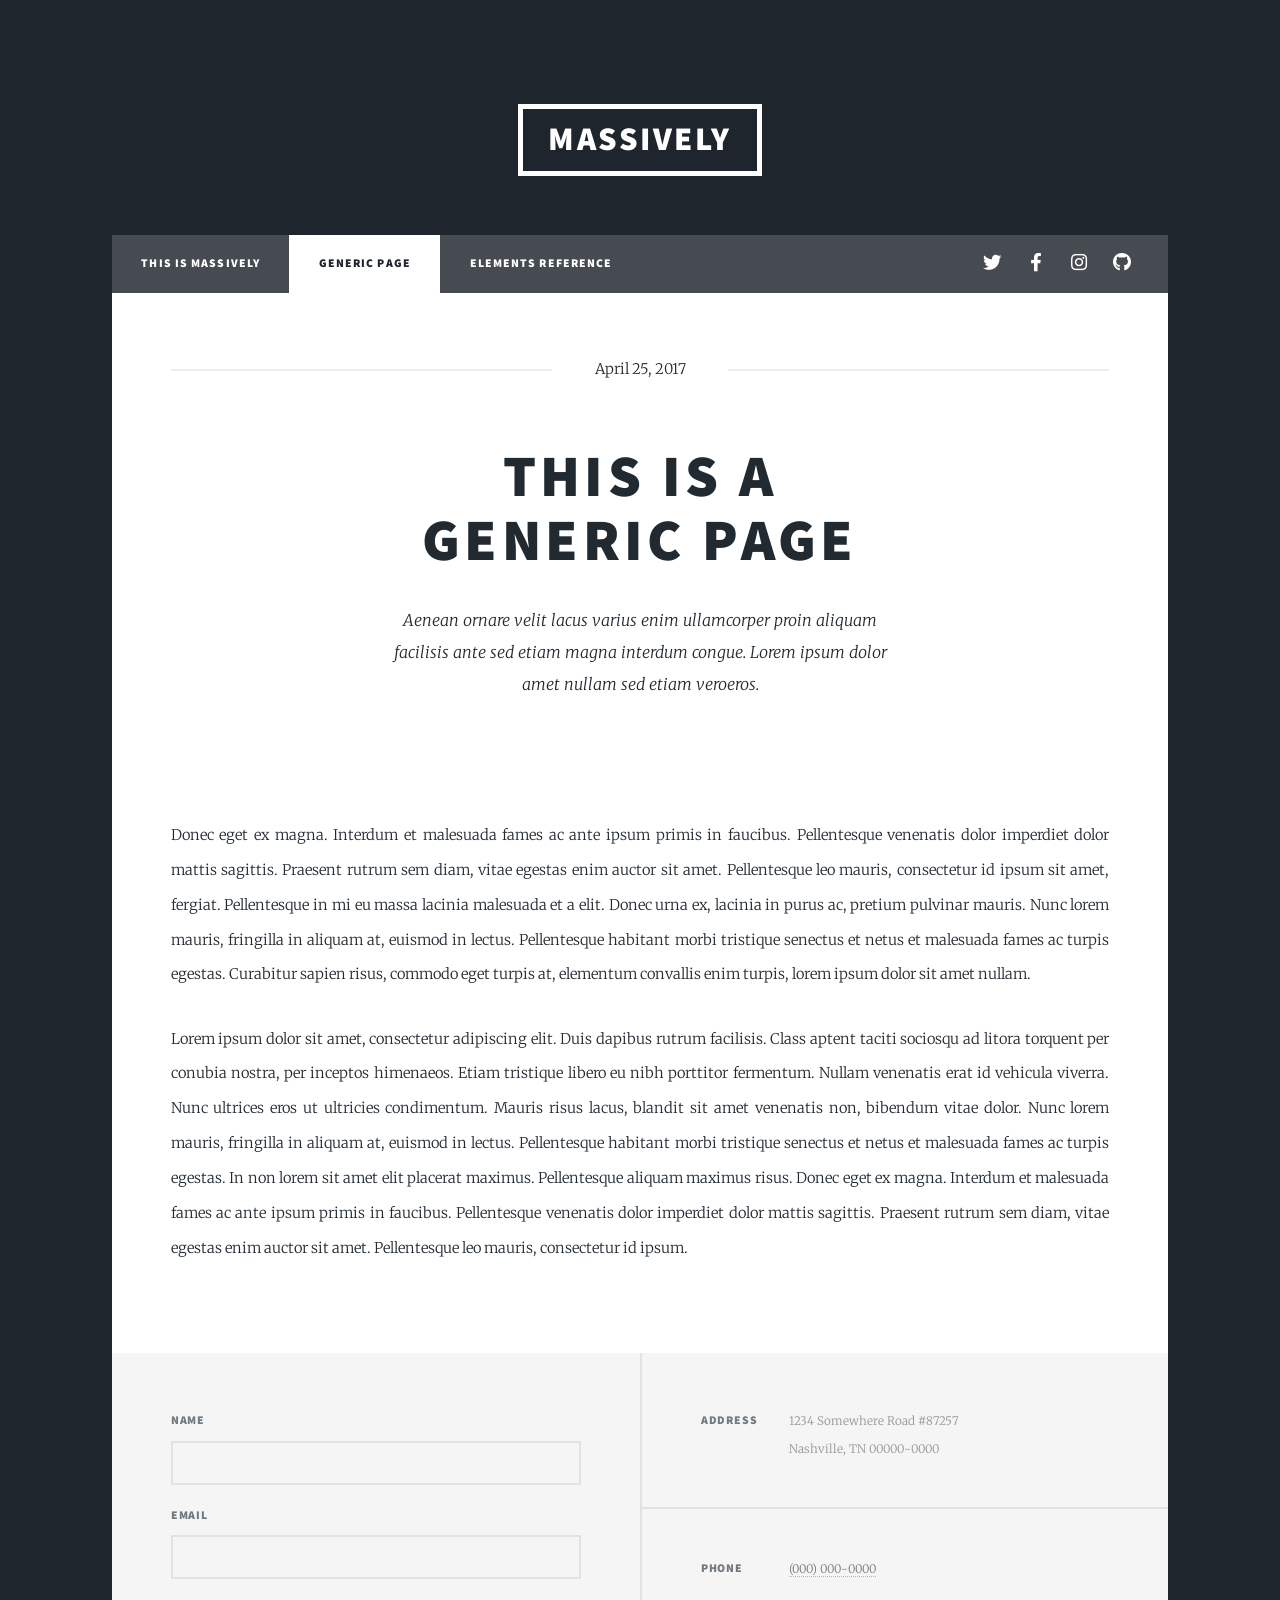
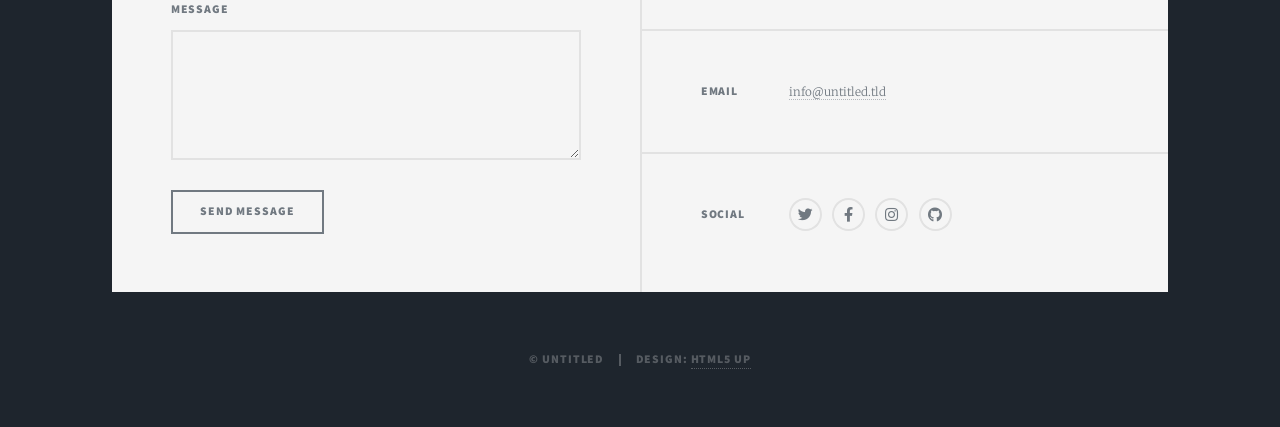
==== generic.html @ 5d2c668e "initial commit" ====
<!DOCTYPE HTML>
<!--
	Massively by HTML5 UP
	html5up.net | @ajlkn
	Free for personal and commercial use under the CCA 3.0 license (html5up.net/license)
-->
<html>
	<head>
		<title>Generic Page - Massively by HTML5 UP</title>
		<meta charset="utf-8" />
		<meta name="viewport" content="width=device-width, initial-scale=1, user-scalable=no" />
		<link rel="stylesheet" href="assets/css/main.css" />
		<noscript><link rel="stylesheet" href="assets/css/noscript.css" /></noscript>
	</head>
	<body class="is-preload">

		<!-- Wrapper -->
			<div id="wrapper">

				<!-- Header -->
					<header id="header">
						<a href="index.html" class="logo">Massively</a>
					</header>

				<!-- Nav -->
					<nav id="nav">
						<ul class="links">
							<li><a href="index.html">This is Massively</a></li>
							<li class="active"><a href="generic.html">Generic Page</a></li>
							<li><a href="elements.html">Elements Reference</a></li>
						</ul>
						<ul class="icons">
							<li><a href="#" class="icon brands fa-twitter"><span class="label">Twitter</span></a></li>
							<li><a href="#" class="icon brands fa-facebook-f"><span class="label">Facebook</span></a></li>
							<li><a href="#" class="icon brands fa-instagram"><span class="label">Instagram</span></a></li>
							<li><a href="#" class="icon brands fa-github"><span class="label">GitHub</span></a></li>
						</ul>
					</nav>

				<!-- Main -->
					<div id="main">

						<!-- Post -->
							<section class="post">
								<header class="major">
									<span class="date">April 25, 2017</span>
									<h1>This is a<br />
									Generic Page</h1>
									<p>Aenean ornare velit lacus varius enim ullamcorper proin aliquam<br />
									facilisis ante sed etiam magna interdum congue. Lorem ipsum dolor<br />
									amet nullam sed etiam veroeros.</p>
								</header>
								<div class="image main"><img src="images/pic01.jpg" alt="" /></div>
								<p>Donec eget ex magna. Interdum et malesuada fames ac ante ipsum primis in faucibus. Pellentesque venenatis dolor imperdiet dolor mattis sagittis. Praesent rutrum sem diam, vitae egestas enim auctor sit amet. Pellentesque leo mauris, consectetur id ipsum sit amet, fergiat. Pellentesque in mi eu massa lacinia malesuada et a elit. Donec urna ex, lacinia in purus ac, pretium pulvinar mauris. Nunc lorem mauris, fringilla in aliquam at, euismod in lectus. Pellentesque habitant morbi tristique senectus et netus et malesuada fames ac turpis egestas. Curabitur sapien risus, commodo eget turpis at, elementum convallis enim turpis, lorem ipsum dolor sit amet nullam.</p>
								<p>Lorem ipsum dolor sit amet, consectetur adipiscing elit. Duis dapibus rutrum facilisis. Class aptent taciti sociosqu ad litora torquent per conubia nostra, per inceptos himenaeos. Etiam tristique libero eu nibh porttitor fermentum. Nullam venenatis erat id vehicula viverra. Nunc ultrices eros ut ultricies condimentum. Mauris risus lacus, blandit sit amet venenatis non, bibendum vitae dolor. Nunc lorem mauris, fringilla in aliquam at, euismod in lectus. Pellentesque habitant morbi tristique senectus et netus et malesuada fames ac turpis egestas. In non lorem sit amet elit placerat maximus. Pellentesque aliquam maximus risus. Donec eget ex magna. Interdum et malesuada fames ac ante ipsum primis in faucibus. Pellentesque venenatis dolor imperdiet dolor mattis sagittis. Praesent rutrum sem diam, vitae egestas enim auctor sit amet. Pellentesque leo mauris, consectetur id ipsum.</p>
							</section>

					</div>

				<!-- Footer -->
					<footer id="footer">
						<section>
							<form method="post" action="#">
								<div class="fields">
									<div class="field">
										<label for="name">Name</label>
										<input type="text" name="name" id="name" />
									</div>
									<div class="field">
										<label for="email">Email</label>
										<input type="text" name="email" id="email" />
									</div>
									<div class="field">
										<label for="message">Message</label>
										<textarea name="message" id="message" rows="3"></textarea>
									</div>
								</div>
								<ul class="actions">
									<li><input type="submit" value="Send Message" /></li>
								</ul>
							</form>
						</section>
						<section class="split contact">
							<section class="alt">
								<h3>Address</h3>
								<p>1234 Somewhere Road #87257<br />
								Nashville, TN 00000-0000</p>
							</section>
							<section>
								<h3>Phone</h3>
								<p><a href="#">(000) 000-0000</a></p>
							</section>
							<section>
								<h3>Email</h3>
								<p><a href="#">info@untitled.tld</a></p>
							</section>
							<section>
								<h3>Social</h3>
								<ul class="icons alt">
									<li><a href="#" class="icon brands alt fa-twitter"><span class="label">Twitter</span></a></li>
									<li><a href="#" class="icon brands alt fa-facebook-f"><span class="label">Facebook</span></a></li>
									<li><a href="#" class="icon brands alt fa-instagram"><span class="label">Instagram</span></a></li>
									<li><a href="#" class="icon brands alt fa-github"><span class="label">GitHub</span></a></li>
								</ul>
							</section>
						</section>
					</footer>

				<!-- Copyright -->
					<div id="copyright">
						<ul><li>&copy; Untitled</li><li>Design: <a href="https://html5up.net">HTML5 UP</a></li></ul>
					</div>

			</div>

		<!-- Scripts -->
			<script src="assets/js/jquery.min.js"></script>
			<script src="assets/js/jquery.scrollex.min.js"></script>
			<script src="assets/js/jquery.scrolly.min.js"></script>
			<script src="assets/js/browser.min.js"></script>
			<script src="assets/js/breakpoints.min.js"></script>
			<script src="assets/js/util.js"></script>
			<script src="assets/js/main.js"></script>

	</body>
</html>
---- assets/css/main.css ----
@import url(fontawesome-all.min.css);
@import url("https://fonts.googleapis.com/css?family=Merriweather:300,700,300italic,700italic|Source+Sans+Pro:900");

/*
	Massively by HTML5 UP
	html5up.net | @ajlkn
	Free for personal and commercial use under the CCA 3.0 license (html5up.net/license)
*/

html, body, div, span, applet, object,
iframe, h1, h2, h3, h4, h5, h6, p, blockquote,
pre, a, abbr, acronym, address, big, cite,
code, del, dfn, em, img, ins, kbd, q, s, samp,
small, strike, strong, sub, sup, tt, var, b,
u, i, center, dl, dt, dd, ol, ul, li, fieldset,
form, label, legend, table, caption, tbody,
tfoot, thead, tr, th, td, article, aside,
canvas, details, embed, figure, figcaption,
footer, header, hgroup, menu, nav, output, ruby,
section, summary, time, mark, audio, video {
	margin: 0;
	padding: 0;
	border: 0;
	font-size: 100%;
	font: inherit;
	vertical-align: baseline;}

article, aside, details, figcaption, figure,
footer, header, hgroup, menu, nav, section {
	display: block;}

body {
	line-height: 1;
}

ol, ul {
	list-style: none;
}

blockquote, q {
	quotes: none;
}

	blockquote:before, blockquote:after, q:before, q:after {
		content: '';
		content: none;
	}

table {
	border-collapse: collapse;
	border-spacing: 0;
}

body {
	-webkit-text-size-adjust: none;
}

mark {
	background-color: transparent;
	color: inherit;
}

input::-moz-focus-inner {
	border: 0;
	padding: 0;
}

input, select, textarea {
	-moz-appearance: none;
	-webkit-appearance: none;
	-ms-appearance: none;
	appearance: none;
}

/* Basic */

	@-ms-viewport {
		width: device-width;
	}

	body {
		-ms-overflow-style: scrollbar;
	}

	@media screen and (max-width: 480px) {

		html, body {
			min-width: 320px;
		}

	}

	html {
		box-sizing: border-box;
	}

	*, *:before, *:after {
		box-sizing: inherit;
	}

	body {
		background-color: #1e252d;
	}

		body.is-preload *, body.is-preload *:before, body.is-preload *:after {
			-moz-animation: none !important;
			-webkit-animation: none !important;
			-ms-animation: none !important;
			animation: none !important;
			-moz-transition: none !important;
			-webkit-transition: none !important;
			-ms-transition: none !important;
			transition: none !important;
		}

/* Type */

	html {
		font-size: 16pt;
	}

		@media screen and (max-width: 1680px) {

			html {
				font-size: 12pt;
			}

		}

		@media screen and (max-width: 1280px) {

			html {
				font-size: 11pt;
			}

		}

		@media screen and (max-width: 360px) {

			html {
				font-size: 10pt;
			}

		}

	body {
		color: #212931;
	}

	body, input, select, textarea {
		font-family: "Merriweather", Georgia, serif;
		font-weight: 300;
		font-size: 1rem;
		line-height: 2.375;
	}

	a {
		-moz-transition: color 0.2s ease-in-out, background-color 0.2s ease-in-out, border-color 0.2s ease-in-out, box-shadow 0.2s ease-in-out;
		-webkit-transition: color 0.2s ease-in-out, background-color 0.2s ease-in-out, border-color 0.2s ease-in-out, box-shadow 0.2s ease-in-out;
		-ms-transition: color 0.2s ease-in-out, background-color 0.2s ease-in-out, border-color 0.2s ease-in-out, box-shadow 0.2s ease-in-out;
		transition: color 0.2s ease-in-out, background-color 0.2s ease-in-out, border-color 0.2s ease-in-out, box-shadow 0.2s ease-in-out;
		border-bottom: dotted 1px;
		text-decoration: none;
	}

		a:hover {
			border-bottom-color: transparent;
		}

	strong, b {
		font-weight: 600;
	}

	em, i {
		font-style: italic;
	}

	p {
		text-align: justify;
		margin: 0 0 2rem 0;
	}

	h1, h2, h3, h4, h5, h6 {
		font-family: "Source Sans Pro", Helvetica, sans-serif;
		font-weight: 900;
		line-height: 1.5;
		letter-spacing: 0.075em;
		text-transform: uppercase;
		margin: 0 0 1rem 0;
	}

		h1 a, h2 a, h3 a, h4 a, h5 a, h6 a {
			border-bottom: 0;
			color: inherit;
			text-decoration: none;
		}

	h1 {
		font-size: 4rem;
		line-height: 1.1;
		margin: 0 0 2rem 0;
	}

	h2 {
		font-size: 1.75rem;
		line-height: 1.3;
		margin: 0 0 1.5rem 0;
	}

	h3 {
		font-size: 1.25rem;
		margin: 0 0 1.5rem 0;
	}

	h4 {
		font-size: 1rem;
	}

	h5 {
		font-size: 0.9rem;
	}

	h6 {
		font-size: 0.8rem;
	}

	sub {
		font-size: 0.8rem;
		position: relative;
		top: 0.5rem;
	}

	sup {
		font-size: 0.8rem;
		position: relative;
		top: -0.5rem;
	}

	blockquote {
		border-left: solid 4px;
		font-style: italic;
		margin: 0 0 2rem 0;
		padding: 0.5rem 0 0.5rem 2rem;
	}

	code {
		border: solid 2px;
		font-family: "Courier New", monospace;
		font-size: 0.9rem;
		margin: 0 0.25rem;
		padding: 0.25rem 0.65rem;
	}

	pre {
		-webkit-overflow-scrolling: touch;
		font-family: "Courier New", monospace;
		font-size: 0.9rem;
		margin: 0 0 2rem 0;
	}

		pre code {
			display: block;
			line-height: 1.75;
			padding: 1rem 1.5rem;
			overflow-x: auto;
		}

	hr {
		border: 0;
		border-bottom: solid 2px;
		margin: 3rem 0;
	}

		hr.major {
			margin: 5rem 0;
		}

	.align-left {
		text-align: left;
	}

	.align-center {
		text-align: center;
	}

	.align-right {
		text-align: right;
	}

	input, select, textarea {
		color: #212931;
	}

	a {
		color: #212931;
		border-bottom-color: rgba(33, 41, 49, 0.5);
	}

		a:hover {
			border-bottom-color: transparent;
			color: #18bfef !important;
		}

	strong, b {
		color: #212931;
	}

	h1, h2, h3, h4, h5, h6 {
		color: #212931;
	}

	blockquote {
		border-left-color: #eeeeee;
	}

	code {
		background: rgba(220, 220, 220, 0.25);
		border-color: #eeeeee;
	}

	hr {
		border-bottom-color: #eeeeee;
	}

/* Row */

	.row {
		display: flex;
		flex-wrap: wrap;
		box-sizing: border-box;
		align-items: stretch;
	}

		.row > * {
			box-sizing: border-box;
		}

		.row.gtr-uniform > * > :last-child {
			margin-bottom: 0;
		}

		.row.aln-left {
			justify-content: flex-start;
		}

		.row.aln-center {
			justify-content: center;
		}

		.row.aln-right {
			justify-content: flex-end;
		}

		.row.aln-top {
			align-items: flex-start;
		}

		.row.aln-middle {
			align-items: center;
		}

		.row.aln-bottom {
			align-items: flex-end;
		}

		.row > .imp {
			order: -1;
		}

		.row > .col-1 {
			width: 8.33333%;
		}

		.row > .off-1 {
			margin-left: 8.33333%;
		}

		.row > .col-2 {
			width: 16.66667%;
		}

		.row > .off-2 {
			margin-left: 16.66667%;
		}

		.row > .col-3 {
			width: 25%;
		}

		.row > .off-3 {
			margin-left: 25%;
		}

		.row > .col-4 {
			width: 33.33333%;
		}

		.row > .off-4 {
			margin-left: 33.33333%;
		}

		.row > .col-5 {
			width: 41.66667%;
		}

		.row > .off-5 {
			margin-left: 41.66667%;
		}

		.row > .col-6 {
			width: 50%;
		}

		.row > .off-6 {
			margin-left: 50%;
		}

		.row > .col-7 {
			width: 58.33333%;
		}

		.row > .off-7 {
			margin-left: 58.33333%;
		}

		.row > .col-8 {
			width: 66.66667%;
		}

		.row > .off-8 {
			margin-left: 66.66667%;
		}

		.row > .col-9 {
			width: 75%;
		}

		.row > .off-9 {
			margin-left: 75%;
		}

		.row > .col-10 {
			width: 83.33333%;
		}

		.row > .off-10 {
			margin-left: 83.33333%;
		}

		.row > .col-11 {
			width: 91.66667%;
		}

		.row > .off-11 {
			margin-left: 91.66667%;
		}

		.row > .col-12 {
			width: 100%;
		}

		.row > .off-12 {
			margin-left: 100%;
		}

		.row.gtr-0 {
			margin-top: 0;
			margin-left: 0rem;
		}

			.row.gtr-0 > * {
				padding: 0 0 0 0rem;
			}

			.row.gtr-0.gtr-uniform {
				margin-top: 0rem;
			}

				.row.gtr-0.gtr-uniform > * {
					padding-top: 0rem;
				}

		.row.gtr-25 {
			margin-top: 0;
			margin-left: -0.375rem;
		}

			.row.gtr-25 > * {
				padding: 0 0 0 0.375rem;
			}

			.row.gtr-25.gtr-uniform {
				margin-top: -0.375rem;
			}

				.row.gtr-25.gtr-uniform > * {
					padding-top: 0.375rem;
				}

		.row.gtr-50 {
			margin-top: 0;
			margin-left: -0.75rem;
		}

			.row.gtr-50 > * {
				padding: 0 0 0 0.75rem;
			}

			.row.gtr-50.gtr-uniform {
				margin-top: -0.75rem;
			}

				.row.gtr-50.gtr-uniform > * {
					padding-top: 0.75rem;
				}

		.row {
			margin-top: 0;
			margin-left: -1.5rem;
		}

			.row > * {
				padding: 0 0 0 1.5rem;
			}

			.row.gtr-uniform {
				margin-top: -1.5rem;
			}

				.row.gtr-uniform > * {
					padding-top: 1.5rem;
				}

		.row.gtr-150 {
			margin-top: 0;
			margin-left: -2.25rem;
		}

			.row.gtr-150 > * {
				padding: 0 0 0 2.25rem;
			}

			.row.gtr-150.gtr-uniform {
				margin-top: -2.25rem;
			}

				.row.gtr-150.gtr-uniform > * {
					padding-top: 2.25rem;
				}

		.row.gtr-200 {
			margin-top: 0;
			margin-left: -3rem;
		}

			.row.gtr-200 > * {
				padding: 0 0 0 3rem;
			}

			.row.gtr-200.gtr-uniform {
				margin-top: -3rem;
			}

				.row.gtr-200.gtr-uniform > * {
					padding-top: 3rem;
				}

		@media screen and (max-width: 1680px) {

			.row {
				display: flex;
				flex-wrap: wrap;
				box-sizing: border-box;
				align-items: stretch;
			}

				.row > * {
					box-sizing: border-box;
				}

				.row.gtr-uniform > * > :last-child {
					margin-bottom: 0;
				}

				.row.aln-left {
					justify-content: flex-start;
				}

				.row.aln-center {
					justify-content: center;
				}

				.row.aln-right {
					justify-content: flex-end;
				}

				.row.aln-top {
					align-items: flex-start;
				}

				.row.aln-middle {
					align-items: center;
				}

				.row.aln-bottom {
					align-items: flex-end;
				}

				.row > .imp-xlarge {
					order: -1;
				}

				.row > .col-1-xlarge {
					width: 8.33333%;
				}

				.row > .off-1-xlarge {
					margin-left: 8.33333%;
				}

				.row > .col-2-xlarge {
					width: 16.66667%;
				}

				.row > .off-2-xlarge {
					margin-left: 16.66667%;
				}

				.row > .col-3-xlarge {
					width: 25%;
				}

				.row > .off-3-xlarge {
					margin-left: 25%;
				}

				.row > .col-4-xlarge {
					width: 33.33333%;
				}

				.row > .off-4-xlarge {
					margin-left: 33.33333%;
				}

				.row > .col-5-xlarge {
					width: 41.66667%;
				}

				.row > .off-5-xlarge {
					margin-left: 41.66667%;
				}

				.row > .col-6-xlarge {
					width: 50%;
				}

				.row > .off-6-xlarge {
					margin-left: 50%;
				}

				.row > .col-7-xlarge {
					width: 58.33333%;
				}

				.row > .off-7-xlarge {
					margin-left: 58.33333%;
				}

				.row > .col-8-xlarge {
					width: 66.66667%;
				}

				.row > .off-8-xlarge {
					margin-left: 66.66667%;
				}

				.row > .col-9-xlarge {
					width: 75%;
				}

				.row > .off-9-xlarge {
					margin-left: 75%;
				}

				.row > .col-10-xlarge {
					width: 83.33333%;
				}

				.row > .off-10-xlarge {
					margin-left: 83.33333%;
				}

				.row > .col-11-xlarge {
					width: 91.66667%;
				}

				.row > .off-11-xlarge {
					margin-left: 91.66667%;
				}

				.row > .col-12-xlarge {
					width: 100%;
				}

				.row > .off-12-xlarge {
					margin-left: 100%;
				}

				.row.gtr-0 {
					margin-top: 0;
					margin-left: 0rem;
				}

					.row.gtr-0 > * {
						padding: 0 0 0 0rem;
					}

					.row.gtr-0.gtr-uniform {
						margin-top: 0rem;
					}

						.row.gtr-0.gtr-uniform > * {
							padding-top: 0rem;
						}

				.row.gtr-25 {
					margin-top: 0;
					margin-left: -0.375rem;
				}

					.row.gtr-25 > * {
						padding: 0 0 0 0.375rem;
					}

					.row.gtr-25.gtr-uniform {
						margin-top: -0.375rem;
					}

						.row.gtr-25.gtr-uniform > * {
							padding-top: 0.375rem;
						}

				.row.gtr-50 {
					margin-top: 0;
					margin-left: -0.75rem;
				}

					.row.gtr-50 > * {
						padding: 0 0 0 0.75rem;
					}

					.row.gtr-50.gtr-uniform {
						margin-top: -0.75rem;
					}

						.row.gtr-50.gtr-uniform > * {
							padding-top: 0.75rem;
						}

				.row {
					margin-top: 0;
					margin-left: -1.5rem;
				}

					.row > * {
						padding: 0 0 0 1.5rem;
					}

					.row.gtr-uniform {
						margin-top: -1.5rem;
					}

						.row.gtr-uniform > * {
							padding-top: 1.5rem;
						}

				.row.gtr-150 {
					margin-top: 0;
					margin-left: -2.25rem;
				}

					.row.gtr-150 > * {
						padding: 0 0 0 2.25rem;
					}

					.row.gtr-150.gtr-uniform {
						margin-top: -2.25rem;
					}

						.row.gtr-150.gtr-uniform > * {
							padding-top: 2.25rem;
						}

				.row.gtr-200 {
					margin-top: 0;
					margin-left: -3rem;
				}

					.row.gtr-200 > * {
						padding: 0 0 0 3rem;
					}

					.row.gtr-200.gtr-uniform {
						margin-top: -3rem;
					}

						.row.gtr-200.gtr-uniform > * {
							padding-top: 3rem;
						}

		}

		@media screen and (max-width: 1280px) {

			.row {
				display: flex;
				flex-wrap: wrap;
				box-sizing: border-box;
				align-items: stretch;
			}

				.row > * {
					box-sizing: border-box;
				}

				.row.gtr-uniform > * > :last-child {
					margin-bottom: 0;
				}

				.row.aln-left {
					justify-content: flex-start;
				}

				.row.aln-center {
					justify-content: center;
				}

				.row.aln-right {
					justify-content: flex-end;
				}

				.row.aln-top {
					align-items: flex-start;
				}

				.row.aln-middle {
					align-items: center;
				}

				.row.aln-bottom {
					align-items: flex-end;
				}

				.row > .imp-large {
					order: -1;
				}

				.row > .col-1-large {
					width: 8.33333%;
				}

				.row > .off-1-large {
					margin-left: 8.33333%;
				}

				.row > .col-2-large {
					width: 16.66667%;
				}

				.row > .off-2-large {
					margin-left: 16.66667%;
				}

				.row > .col-3-large {
					width: 25%;
				}

				.row > .off-3-large {
					margin-left: 25%;
				}

				.row > .col-4-large {
					width: 33.33333%;
				}

				.row > .off-4-large {
					margin-left: 33.33333%;
				}

				.row > .col-5-large {
					width: 41.66667%;
				}

				.row > .off-5-large {
					margin-left: 41.66667%;
				}

				.row > .col-6-large {
					width: 50%;
				}

				.row > .off-6-large {
					margin-left: 50%;
				}

				.row > .col-7-large {
					width: 58.33333%;
				}

				.row > .off-7-large {
					margin-left: 58.33333%;
				}

				.row > .col-8-large {
					width: 66.66667%;
				}

				.row > .off-8-large {
					margin-left: 66.66667%;
				}

				.row > .col-9-large {
					width: 75%;
				}

				.row > .off-9-large {
					margin-left: 75%;
				}

				.row > .col-10-large {
					width: 83.33333%;
				}

				.row > .off-10-large {
					margin-left: 83.33333%;
				}

				.row > .col-11-large {
					width: 91.66667%;
				}

				.row > .off-11-large {
					margin-left: 91.66667%;
				}

				.row > .col-12-large {
					width: 100%;
				}

				.row > .off-12-large {
					margin-left: 100%;
				}

				.row.gtr-0 {
					margin-top: 0;
					margin-left: 0rem;
				}

					.row.gtr-0 > * {
						padding: 0 0 0 0rem;
					}

					.row.gtr-0.gtr-uniform {
						margin-top: 0rem;
					}

						.row.gtr-0.gtr-uniform > * {
							padding-top: 0rem;
						}

				.row.gtr-25 {
					margin-top: 0;
					margin-left: -0.375rem;
				}

					.row.gtr-25 > * {
						padding: 0 0 0 0.375rem;
					}

					.row.gtr-25.gtr-uniform {
						margin-top: -0.375rem;
					}

						.row.gtr-25.gtr-uniform > * {
							padding-top: 0.375rem;
						}

				.row.gtr-50 {
					margin-top: 0;
					margin-left: -0.75rem;
				}

					.row.gtr-50 > * {
						padding: 0 0 0 0.75rem;
					}

					.row.gtr-50.gtr-uniform {
						margin-top: -0.75rem;
					}

						.row.gtr-50.gtr-uniform > * {
							padding-top: 0.75rem;
						}

				.row {
					margin-top: 0;
					margin-left: -1.5rem;
				}

					.row > * {
						padding: 0 0 0 1.5rem;
					}

					.row.gtr-uniform {
						margin-top: -1.5rem;
					}

						.row.gtr-uniform > * {
							padding-top: 1.5rem;
						}

				.row.gtr-150 {
					margin-top: 0;
					margin-left: -2.25rem;
				}

					.row.gtr-150 > * {
						padding: 0 0 0 2.25rem;
					}

					.row.gtr-150.gtr-uniform {
						margin-top: -2.25rem;
					}

						.row.gtr-150.gtr-uniform > * {
							padding-top: 2.25rem;
						}

				.row.gtr-200 {
					margin-top: 0;
					margin-left: -3rem;
				}

					.row.gtr-200 > * {
						padding: 0 0 0 3rem;
					}

					.row.gtr-200.gtr-uniform {
						margin-top: -3rem;
					}

						.row.gtr-200.gtr-uniform > * {
							padding-top: 3rem;
						}

		}

		@media screen and (max-width: 980px) {

			.row {
				display: flex;
				flex-wrap: wrap;
				box-sizing: border-box;
				align-items: stretch;
			}

				.row > * {
					box-sizing: border-box;
				}

				.row.gtr-uniform > * > :last-child {
					margin-bottom: 0;
				}

				.row.aln-left {
					justify-content: flex-start;
				}

				.row.aln-center {
					justify-content: center;
				}

				.row.aln-right {
					justify-content: flex-end;
				}

				.row.aln-top {
					align-items: flex-start;
				}

				.row.aln-middle {
					align-items: center;
				}

				.row.aln-bottom {
					align-items: flex-end;
				}

				.row > .imp-medium {
					order: -1;
				}

				.row > .col-1-medium {
					width: 8.33333%;
				}

				.row > .off-1-medium {
					margin-left: 8.33333%;
				}

				.row > .col-2-medium {
					width: 16.66667%;
				}

				.row > .off-2-medium {
					margin-left: 16.66667%;
				}

				.row > .col-3-medium {
					width: 25%;
				}

				.row > .off-3-medium {
					margin-left: 25%;
				}

				.row > .col-4-medium {
					width: 33.33333%;
				}

				.row > .off-4-medium {
					margin-left: 33.33333%;
				}

				.row > .col-5-medium {
					width: 41.66667%;
				}

				.row > .off-5-medium {
					margin-left: 41.66667%;
				}

				.row > .col-6-medium {
					width: 50%;
				}

				.row > .off-6-medium {
					margin-left: 50%;
				}

				.row > .col-7-medium {
					width: 58.33333%;
				}

				.row > .off-7-medium {
					margin-left: 58.33333%;
				}

				.row > .col-8-medium {
					width: 66.66667%;
				}

				.row > .off-8-medium {
					margin-left: 66.66667%;
				}

				.row > .col-9-medium {
					width: 75%;
				}

				.row > .off-9-medium {
					margin-left: 75%;
				}

				.row > .col-10-medium {
					width: 83.33333%;
				}

				.row > .off-10-medium {
					margin-left: 83.33333%;
				}

				.row > .col-11-medium {
					width: 91.66667%;
				}

				.row > .off-11-medium {
					margin-left: 91.66667%;
				}

				.row > .col-12-medium {
					width: 100%;
				}

				.row > .off-12-medium {
					margin-left: 100%;
				}

				.row.gtr-0 {
					margin-top: 0;
					margin-left: 0rem;
				}

					.row.gtr-0 > * {
						padding: 0 0 0 0rem;
					}

					.row.gtr-0.gtr-uniform {
						margin-top: 0rem;
					}

						.row.gtr-0.gtr-uniform > * {
							padding-top: 0rem;
						}

				.row.gtr-25 {
					margin-top: 0;
					margin-left: -0.375rem;
				}

					.row.gtr-25 > * {
						padding: 0 0 0 0.375rem;
					}

					.row.gtr-25.gtr-uniform {
						margin-top: -0.375rem;
					}

						.row.gtr-25.gtr-uniform > * {
							padding-top: 0.375rem;
						}

				.row.gtr-50 {
					margin-top: 0;
					margin-left: -0.75rem;
				}

					.row.gtr-50 > * {
						padding: 0 0 0 0.75rem;
					}

					.row.gtr-50.gtr-uniform {
						margin-top: -0.75rem;
					}

						.row.gtr-50.gtr-uniform > * {
							padding-top: 0.75rem;
						}

				.row {
					margin-top: 0;
					margin-left: -1.5rem;
				}

					.row > * {
						padding: 0 0 0 1.5rem;
					}

					.row.gtr-uniform {
						margin-top: -1.5rem;
					}

						.row.gtr-uniform > * {
							padding-top: 1.5rem;
						}

				.row.gtr-150 {
					margin-top: 0;
					margin-left: -2.25rem;
				}

					.row.gtr-150 > * {
						padding: 0 0 0 2.25rem;
					}

					.row.gtr-150.gtr-uniform {
						margin-top: -2.25rem;
					}

						.row.gtr-150.gtr-uniform > * {
							padding-top: 2.25rem;
						}

				.row.gtr-200 {
					margin-top: 0;
					margin-left: -3rem;
				}

					.row.gtr-200 > * {
						padding: 0 0 0 3rem;
					}

					.row.gtr-200.gtr-uniform {
						margin-top: -3rem;
					}

						.row.gtr-200.gtr-uniform > * {
							padding-top: 3rem;
						}

		}

		@media screen and (max-width: 736px) {

			.row {
				display: flex;
				flex-wrap: wrap;
				box-sizing: border-box;
				align-items: stretch;
			}

				.row > * {
					box-sizing: border-box;
				}

				.row.gtr-uniform > * > :last-child {
					margin-bottom: 0;
				}

				.row.aln-left {
					justify-content: flex-start;
				}

				.row.aln-center {
					justify-content: center;
				}

				.row.aln-right {
					justify-content: flex-end;
				}

				.row.aln-top {
					align-items: flex-start;
				}

				.row.aln-middle {
					align-items: center;
				}

				.row.aln-bottom {
					align-items: flex-end;
				}

				.row > .imp-small {
					order: -1;
				}

				.row > .col-1-small {
					width: 8.33333%;
				}

				.row > .off-1-small {
					margin-left: 8.33333%;
				}

				.row > .col-2-small {
					width: 16.66667%;
				}

				.row > .off-2-small {
					margin-left: 16.66667%;
				}

				.row > .col-3-small {
					width: 25%;
				}

				.row > .off-3-small {
					margin-left: 25%;
				}

				.row > .col-4-small {
					width: 33.33333%;
				}

				.row > .off-4-small {
					margin-left: 33.33333%;
				}

				.row > .col-5-small {
					width: 41.66667%;
				}

				.row > .off-5-small {
					margin-left: 41.66667%;
				}

				.row > .col-6-small {
					width: 50%;
				}

				.row > .off-6-small {
					margin-left: 50%;
				}

				.row > .col-7-small {
					width: 58.33333%;
				}

				.row > .off-7-small {
					margin-left: 58.33333%;
				}

				.row > .col-8-small {
					width: 66.66667%;
				}

				.row > .off-8-small {
					margin-left: 66.66667%;
				}

				.row > .col-9-small {
					width: 75%;
				}

				.row > .off-9-small {
					margin-left: 75%;
				}

				.row > .col-10-small {
					width: 83.33333%;
				}

				.row > .off-10-small {
					margin-left: 83.33333%;
				}

				.row > .col-11-small {
					width: 91.66667%;
				}

				.row > .off-11-small {
					margin-left: 91.66667%;
				}

				.row > .col-12-small {
					width: 100%;
				}

				.row > .off-12-small {
					margin-left: 100%;
				}

				.row.gtr-0 {
					margin-top: 0;
					margin-left: 0rem;
				}

					.row.gtr-0 > * {
						padding: 0 0 0 0rem;
					}

					.row.gtr-0.gtr-uniform {
						margin-top: 0rem;
					}

						.row.gtr-0.gtr-uniform > * {
							padding-top: 0rem;
						}

				.row.gtr-25 {
					margin-top: 0;
					margin-left: -0.375rem;
				}

					.row.gtr-25 > * {
						padding: 0 0 0 0.375rem;
					}

					.row.gtr-25.gtr-uniform {
						margin-top: -0.375rem;
					}

						.row.gtr-25.gtr-uniform > * {
							padding-top: 0.375rem;
						}

				.row.gtr-50 {
					margin-top: 0;
					margin-left: -0.75rem;
				}

					.row.gtr-50 > * {
						padding: 0 0 0 0.75rem;
					}

					.row.gtr-50.gtr-uniform {
						margin-top: -0.75rem;
					}

						.row.gtr-50.gtr-uniform > * {
							padding-top: 0.75rem;
						}

				.row {
					margin-top: 0;
					margin-left: -1.5rem;
				}

					.row > * {
						padding: 0 0 0 1.5rem;
					}

					.row.gtr-uniform {
						margin-top: -1.5rem;
					}

						.row.gtr-uniform > * {
							padding-top: 1.5rem;
						}

				.row.gtr-150 {
					margin-top: 0;
					margin-left: -2.25rem;
				}

					.row.gtr-150 > * {
						padding: 0 0 0 2.25rem;
					}

					.row.gtr-150.gtr-uniform {
						margin-top: -2.25rem;
					}

						.row.gtr-150.gtr-uniform > * {
							padding-top: 2.25rem;
						}

				.row.gtr-200 {
					margin-top: 0;
					margin-left: -3rem;
				}

					.row.gtr-200 > * {
						padding: 0 0 0 3rem;
					}

					.row.gtr-200.gtr-uniform {
						margin-top: -3rem;
					}

						.row.gtr-200.gtr-uniform > * {
							padding-top: 3rem;
						}

		}

		@media screen and (max-width: 480px) {

			.row {
				display: flex;
				flex-wrap: wrap;
				box-sizing: border-box;
				align-items: stretch;
			}

				.row > * {
					box-sizing: border-box;
				}

				.row.gtr-uniform > * > :last-child {
					margin-bottom: 0;
				}

				.row.aln-left {
					justify-content: flex-start;
				}

				.row.aln-center {
					justify-content: center;
				}

				.row.aln-right {
					justify-content: flex-end;
				}

				.row.aln-top {
					align-items: flex-start;
				}

				.row.aln-middle {
					align-items: center;
				}

				.row.aln-bottom {
					align-items: flex-end;
				}

				.row > .imp-xsmall {
					order: -1;
				}

				.row > .col-1-xsmall {
					width: 8.33333%;
				}

				.row > .off-1-xsmall {
					margin-left: 8.33333%;
				}

				.row > .col-2-xsmall {
					width: 16.66667%;
				}

				.row > .off-2-xsmall {
					margin-left: 16.66667%;
				}

				.row > .col-3-xsmall {
					width: 25%;
				}

				.row > .off-3-xsmall {
					margin-left: 25%;
				}

				.row > .col-4-xsmall {
					width: 33.33333%;
				}

				.row > .off-4-xsmall {
					margin-left: 33.33333%;
				}

				.row > .col-5-xsmall {
					width: 41.66667%;
				}

				.row > .off-5-xsmall {
					margin-left: 41.66667%;
				}

				.row > .col-6-xsmall {
					width: 50%;
				}

				.row > .off-6-xsmall {
					margin-left: 50%;
				}

				.row > .col-7-xsmall {
					width: 58.33333%;
				}

				.row > .off-7-xsmall {
					margin-left: 58.33333%;
				}

				.row > .col-8-xsmall {
					width: 66.66667%;
				}

				.row > .off-8-xsmall {
					margin-left: 66.66667%;
				}

				.row > .col-9-xsmall {
					width: 75%;
				}

				.row > .off-9-xsmall {
					margin-left: 75%;
				}

				.row > .col-10-xsmall {
					width: 83.33333%;
				}

				.row > .off-10-xsmall {
					margin-left: 83.33333%;
				}

				.row > .col-11-xsmall {
					width: 91.66667%;
				}

				.row > .off-11-xsmall {
					margin-left: 91.66667%;
				}

				.row > .col-12-xsmall {
					width: 100%;
				}

				.row > .off-12-xsmall {
					margin-left: 100%;
				}

				.row.gtr-0 {
					margin-top: 0;
					margin-left: 0rem;
				}

					.row.gtr-0 > * {
						padding: 0 0 0 0rem;
					}

					.row.gtr-0.gtr-uniform {
						margin-top: 0rem;
					}

						.row.gtr-0.gtr-uniform > * {
							padding-top: 0rem;
						}

				.row.gtr-25 {
					margin-top: 0;
					margin-left: -0.375rem;
				}

					.row.gtr-25 > * {
						padding: 0 0 0 0.375rem;
					}

					.row.gtr-25.gtr-uniform {
						margin-top: -0.375rem;
					}

						.row.gtr-25.gtr-uniform > * {
							padding-top: 0.375rem;
						}

				.row.gtr-50 {
					margin-top: 0;
					margin-left: -0.75rem;
				}

					.row.gtr-50 > * {
						padding: 0 0 0 0.75rem;
					}

					.row.gtr-50.gtr-uniform {
						margin-top: -0.75rem;
					}

						.row.gtr-50.gtr-uniform > * {
							padding-top: 0.75rem;
						}

				.row {
					margin-top: 0;
					margin-left: -1.5rem;
				}

					.row > * {
						padding: 0 0 0 1.5rem;
					}

					.row.gtr-uniform {
						margin-top: -1.5rem;
					}

						.row.gtr-uniform > * {
							padding-top: 1.5rem;
						}

				.row.gtr-150 {
					margin-top: 0;
					margin-left: -2.25rem;
				}

					.row.gtr-150 > * {
						padding: 0 0 0 2.25rem;
					}

					.row.gtr-150.gtr-uniform {
						margin-top: -2.25rem;
					}

						.row.gtr-150.gtr-uniform > * {
							padding-top: 2.25rem;
						}

				.row.gtr-200 {
					margin-top: 0;
					margin-left: -3rem;
				}

					.row.gtr-200 > * {
						padding: 0 0 0 3rem;
					}

					.row.gtr-200.gtr-uniform {
						margin-top: -3rem;
					}

						.row.gtr-200.gtr-uniform > * {
							padding-top: 3rem;
						}

		}

		@media screen and (max-width: 360px) {

			.row {
				display: flex;
				flex-wrap: wrap;
				box-sizing: border-box;
				align-items: stretch;
			}

				.row > * {
					box-sizing: border-box;
				}

				.row.gtr-uniform > * > :last-child {
					margin-bottom: 0;
				}

				.row.aln-left {
					justify-content: flex-start;
				}

				.row.aln-center {
					justify-content: center;
				}

				.row.aln-right {
					justify-content: flex-end;
				}

				.row.aln-top {
					align-items: flex-start;
				}

				.row.aln-middle {
					align-items: center;
				}

				.row.aln-bottom {
					align-items: flex-end;
				}

				.row > .imp-xxsmall {
					order: -1;
				}

				.row > .col-1-xxsmall {
					width: 8.33333%;
				}

				.row > .off-1-xxsmall {
					margin-left: 8.33333%;
				}

				.row > .col-2-xxsmall {
					width: 16.66667%;
				}

				.row > .off-2-xxsmall {
					margin-left: 16.66667%;
				}

				.row > .col-3-xxsmall {
					width: 25%;
				}

				.row > .off-3-xxsmall {
					margin-left: 25%;
				}

				.row > .col-4-xxsmall {
					width: 33.33333%;
				}

				.row > .off-4-xxsmall {
					margin-left: 33.33333%;
				}

				.row > .col-5-xxsmall {
					width: 41.66667%;
				}

				.row > .off-5-xxsmall {
					margin-left: 41.66667%;
				}

				.row > .col-6-xxsmall {
					width: 50%;
				}

				.row > .off-6-xxsmall {
					margin-left: 50%;
				}

				.row > .col-7-xxsmall {
					width: 58.33333%;
				}

				.row > .off-7-xxsmall {
					margin-left: 58.33333%;
				}

				.row > .col-8-xxsmall {
					width: 66.66667%;
				}

				.row > .off-8-xxsmall {
					margin-left: 66.66667%;
				}

				.row > .col-9-xxsmall {
					width: 75%;
				}

				.row > .off-9-xxsmall {
					margin-left: 75%;
				}

				.row > .col-10-xxsmall {
					width: 83.33333%;
				}

				.row > .off-10-xxsmall {
					margin-left: 83.33333%;
				}

				.row > .col-11-xxsmall {
					width: 91.66667%;
				}

				.row > .off-11-xxsmall {
					margin-left: 91.66667%;
				}

				.row > .col-12-xxsmall {
					width: 100%;
				}

				.row > .off-12-xxsmall {
					margin-left: 100%;
				}

				.row.gtr-0 {
					margin-top: 0;
					margin-left: 0rem;
				}

					.row.gtr-0 > * {
						padding: 0 0 0 0rem;
					}

					.row.gtr-0.gtr-uniform {
						margin-top: 0rem;
					}

						.row.gtr-0.gtr-uniform > * {
							padding-top: 0rem;
						}

				.row.gtr-25 {
					margin-top: 0;
					margin-left: -0.375rem;
				}

					.row.gtr-25 > * {
						padding: 0 0 0 0.375rem;
					}

					.row.gtr-25.gtr-uniform {
						margin-top: -0.375rem;
					}

						.row.gtr-25.gtr-uniform > * {
							padding-top: 0.375rem;
						}

				.row.gtr-50 {
					margin-top: 0;
					margin-left: -0.75rem;
				}

					.row.gtr-50 > * {
						padding: 0 0 0 0.75rem;
					}

					.row.gtr-50.gtr-uniform {
						margin-top: -0.75rem;
					}

						.row.gtr-50.gtr-uniform > * {
							padding-top: 0.75rem;
						}

				.row {
					margin-top: 0;
					margin-left: -1.5rem;
				}

					.row > * {
						padding: 0 0 0 1.5rem;
					}

					.row.gtr-uniform {
						margin-top: -1.5rem;
					}

						.row.gtr-uniform > * {
							padding-top: 1.5rem;
						}

				.row.gtr-150 {
					margin-top: 0;
					margin-left: -2.25rem;
				}

					.row.gtr-150 > * {
						padding: 0 0 0 2.25rem;
					}

					.row.gtr-150.gtr-uniform {
						margin-top: -2.25rem;
					}

						.row.gtr-150.gtr-uniform > * {
							padding-top: 2.25rem;
						}

				.row.gtr-200 {
					margin-top: 0;
					margin-left: -3rem;
				}

					.row.gtr-200 > * {
						padding: 0 0 0 3rem;
					}

					.row.gtr-200.gtr-uniform {
						margin-top: -3rem;
					}

						.row.gtr-200.gtr-uniform > * {
							padding-top: 3rem;
						}

		}

/* Box */

	.box {
		border: solid 2px;
		margin-bottom: 2rem;
		padding: 1.5rem;
	}

		.box > :last-child,
		.box > :last-child > :last-child,
		.box > :last-child > :last-child > :last-child {
			margin-bottom: 0;
		}

		.box.alt {
			border: 0;
			border-radius: 0;
			padding: 0;
		}

	.box {
		border-color: #eeeeee;
	}

/* Button */

	input[type="submit"],
	input[type="reset"],
	input[type="button"],
	button,
	.button {
		-moz-appearance: none;
		-webkit-appearance: none;
		-ms-appearance: none;
		appearance: none;
		-moz-transition: background-color 0.2s ease-in-out, box-shadow 0.2s ease-in-out, color 0.2s ease-in-out;
		-webkit-transition: background-color 0.2s ease-in-out, box-shadow 0.2s ease-in-out, color 0.2s ease-in-out;
		-ms-transition: background-color 0.2s ease-in-out, box-shadow 0.2s ease-in-out, color 0.2s ease-in-out;
		transition: background-color 0.2s ease-in-out, box-shadow 0.2s ease-in-out, color 0.2s ease-in-out;
		border: 0;
		border-radius: 0;
		cursor: pointer;
		display: inline-block;
		font-family: "Source Sans Pro", Helvetica, sans-serif;
		font-size: 0.8rem;
		font-weight: 900;
		letter-spacing: 0.075em;
		height: 3rem;
		line-height: 3rem;
		padding: 0 2rem;
		text-align: center;
		text-decoration: none;
		text-transform: uppercase;
		white-space: nowrap;
	}

		input[type="submit"].icon:before,
		input[type="reset"].icon:before,
		input[type="button"].icon:before,
		button.icon:before,
		.button.icon:before {
			margin-right: 0.5rem;
		}

		input[type="submit"].icon.solo,
		input[type="reset"].icon.solo,
		input[type="button"].icon.solo,
		button.icon.solo,
		.button.icon.solo {
			position: relative;
			width: 4rem;
			height: 4rem;
			line-height: 4rem;
			border-radius: 4rem;
			text-indent: 4rem;
			overflow: hidden;
			padding: 0;
			white-space: nowrap;
		}

			input[type="submit"].icon.solo:before,
			input[type="reset"].icon.solo:before,
			input[type="button"].icon.solo:before,
			button.icon.solo:before,
			.button.icon.solo:before {
				position: absolute;
				display: block;
				top: 0;
				left: 0;
				width: inherit;
				height: inherit;
				line-height: inherit;
				font-size: 1.25rem;
				margin-right: 0;
				text-align: center;
				text-indent: 0;
			}

		input[type="submit"].fit,
		input[type="reset"].fit,
		input[type="button"].fit,
		button.fit,
		.button.fit {
			width: 100%;
		}

		input[type="submit"].small,
		input[type="reset"].small,
		input[type="button"].small,
		button.small,
		.button.small {
			font-size: 0.7rem;
			height: 2.5rem;
			line-height: 2.5rem;
			padding: 0 1.5rem;
		}

		input[type="submit"].large,
		input[type="reset"].large,
		input[type="button"].large,
		button.large,
		.button.large {
			font-size: 0.9rem;
			height: 3.5rem;
			line-height: 3.5rem;
			padding: 0 2.75rem;
		}

		@media screen and (max-width: 980px) {

			input[type="submit"],
			input[type="reset"],
			input[type="button"],
			button,
			.button {
				font-size: 0.9rem;
				height: 3.25rem;
				line-height: 3.25rem;
			}

				input[type="submit"].large,
				input[type="reset"].large,
				input[type="button"].large,
				button.large,
				.button.large {
					font-size: 1rem;
					height: 3.75rem;
					line-height: 3.75rem;
				}

		}

		input[type="submit"].disabled, input[type="submit"]:disabled,
		input[type="reset"].disabled,
		input[type="reset"]:disabled,
		input[type="button"].disabled,
		input[type="button"]:disabled,
		button.disabled,
		button:disabled,
		.button.disabled,
		.button:disabled {
			pointer-events: none;
			opacity: 0.25;
		}

	input[type="submit"],
	input[type="reset"],
	input[type="button"],
	button,
	.button {
		background-color: transparent;
		box-shadow: inset 0 0 0 2px #212931;
		color: #212931 !important;
	}

		input[type="submit"]:hover,
		input[type="reset"]:hover,
		input[type="button"]:hover,
		button:hover,
		.button:hover {
			box-shadow: inset 0 0 0 2px #18bfef;
			color: #18bfef !important;
		}

		input[type="submit"].primary,
		input[type="reset"].primary,
		input[type="button"].primary,
		button.primary,
		.button.primary {
			background-color: #212931;
			box-shadow: none;
			color: #ffffff !important;
		}

			input[type="submit"].primary:hover,
			input[type="reset"].primary:hover,
			input[type="button"].primary:hover,
			button.primary:hover,
			.button.primary:hover {
				background-color: #18bfef;
			}

/* Form */

	form {
		margin: 0 0 2rem 0;
	}

		form > :last-child {
			margin-bottom: 0;
		}

		form > .fields {
			display: -moz-flex;
			display: -webkit-flex;
			display: -ms-flex;
			display: flex;
			-moz-flex-wrap: wrap;
			-webkit-flex-wrap: wrap;
			-ms-flex-wrap: wrap;
			flex-wrap: wrap;
			width: calc(100% + 3rem);
			margin: -1.5rem 0 2rem -1.5rem;
		}

			form > .fields > .field {
				-moz-flex-grow: 0;
				-webkit-flex-grow: 0;
				-ms-flex-grow: 0;
				flex-grow: 0;
				-moz-flex-shrink: 0;
				-webkit-flex-shrink: 0;
				-ms-flex-shrink: 0;
				flex-shrink: 0;
				padding: 1.5rem 0 0 1.5rem;
				width: calc(100% - 1.5rem);
			}

				form > .fields > .field.half {
					width: calc(50% - 0.75rem);
				}

				form > .fields > .field.third {
					width: calc(100%/3 - 0.5rem);
				}

				form > .fields > .field.quarter {
					width: calc(25% - 0.375rem);
				}

		@media screen and (max-width: 480px) {

			form > .fields {
				width: calc(100% + 3rem);
				margin: -1.5rem 0 2rem -1.5rem;
			}

				form > .fields > .field {
					padding: 1.5rem 0 0 1.5rem;
					width: calc(100% - 1.5rem);
				}

					form > .fields > .field.half {
						width: calc(100% - 1.5rem);
					}

					form > .fields > .field.third {
						width: calc(100% - 1.5rem);
					}

					form > .fields > .field.quarter {
						width: calc(100% - 1.5rem);
					}

		}

	label {
		display: block;
		font-family: "Source Sans Pro", Helvetica, sans-serif;
		font-weight: 900;
		line-height: 1.5;
		letter-spacing: 0.075em;
		font-size: 0.8rem;
		text-transform: uppercase;
		margin: 0 0 0.75rem 0;
	}

		@media screen and (max-width: 980px) {

			label {
				font-size: 0.9rem;
			}

		}

	input[type="text"],
	input[type="password"],
	input[type="email"],
	select,
	textarea {
		-moz-appearance: none;
		-webkit-appearance: none;
		-ms-appearance: none;
		appearance: none;
		background: transparent;
		border-radius: 0;
		border: solid 2px;
		color: inherit;
		display: block;
		outline: 0;
		padding: 0 1rem;
		text-decoration: none;
		width: 100%;
	}

		input[type="text"]:invalid,
		input[type="password"]:invalid,
		input[type="email"]:invalid,
		select:invalid,
		textarea:invalid {
			box-shadow: none;
		}

	select {
		background-size: 1.25rem;
		background-repeat: no-repeat;
		background-position: calc(100% - 1rem) center;
		height: 3rem;
		padding-right: 3rem;
		text-overflow: ellipsis;
	}

		select:focus::-ms-value {
			background-color: transparent;
		}

		select::-ms-expand {
			display: none;
		}

	input[type="text"],
	input[type="password"],
	input[type="email"],
	select {
		height: 3rem;
	}

	textarea {
		padding: 0.75rem 1rem;
	}

	input[type="checkbox"],
	input[type="radio"] {
		-moz-appearance: none;
		-webkit-appearance: none;
		-ms-appearance: none;
		appearance: none;
		display: block;
		float: left;
		margin-right: -2rem;
		opacity: 0;
		width: 1rem;
		z-index: -1;
	}

		input[type="checkbox"] + label,
		input[type="radio"] + label {
			text-decoration: none;
			cursor: pointer;
			display: inline-block;
			font-size: 1rem;
			letter-spacing: 0;
			font-family: "Merriweather", Georgia, serif;
			text-transform: none;
			font-weight: 300;
			padding-left: 2.8rem;
			padding-right: 1rem;
			position: relative;
		}

			input[type="checkbox"] + label:before,
			input[type="radio"] + label:before {
				-moz-osx-font-smoothing: grayscale;
				-webkit-font-smoothing: antialiased;
				display: inline-block;
				font-style: normal;
				font-variant: normal;
				text-rendering: auto;
				line-height: 1;
				text-transform: none !important;
				font-family: 'Font Awesome 5 Free';
				font-weight: 900;
			}

			input[type="checkbox"] + label:before,
			input[type="radio"] + label:before {
				border-radius: 0;
				border: solid 2px;
				content: '';
				display: inline-block;
				font-size: 0.8rem;
				height: 1.8rem;
				left: 0;
				line-height: 1.65rem;
				position: absolute;
				text-align: center;
				top: -0.125rem;
				width: 1.8rem;
			}

		input[type="checkbox"]:checked + label:before,
		input[type="radio"]:checked + label:before {
			content: '\f00c';
		}

	input[type="checkbox"] + label:before {
		border-radius: 0;
	}

	input[type="radio"] + label:before {
		border-radius: 100%;
	}

	::-webkit-input-placeholder {
		opacity: 1.0;
	}

	:-moz-placeholder {
		opacity: 1.0;
	}

	::-moz-placeholder {
		opacity: 1.0;
	}

	:-ms-input-placeholder {
		opacity: 1.0;
	}

	label {
		color: #212931;
	}

	input[type="text"],
	input[type="password"],
	input[type="email"],
	select,
	textarea {
		border-color: #eeeeee;
	}

		input[type="text"]:focus,
		input[type="password"]:focus,
		input[type="email"]:focus,
		select:focus,
		textarea:focus {
			border-color: #18bfef;
		}

	select {
		background-image: url("data:image/svg+xml;charset=utf8,%3Csvg xmlns='http://www.w3.org/2000/svg' width='40' height='40' preserveAspectRatio='none' viewBox='0 0 40 40'%3E%3Cpath d='M9.4,12.3l10.4,10.4l10.4-10.4c0.2-0.2,0.5-0.4,0.9-0.4c0.3,0,0.6,0.1,0.9,0.4l3.3,3.3c0.2,0.2,0.4,0.5,0.4,0.9 c0,0.4-0.1,0.6-0.4,0.9L20.7,31.9c-0.2,0.2-0.5,0.4-0.9,0.4c-0.3,0-0.6-0.1-0.9-0.4L4.3,17.3c-0.2-0.2-0.4-0.5-0.4-0.9 c0-0.4,0.1-0.6,0.4-0.9l3.3-3.3c0.2-0.2,0.5-0.4,0.9-0.4S9.1,12.1,9.4,12.3z' fill='%23eeeeee' /%3E%3C/svg%3E");
	}

		select option {
			background-color: #ffffff;
			color: #212931;
		}

	.select-wrapper:before {
		color: #eeeeee;
	}

	input[type="checkbox"] + label,
	input[type="radio"] + label {
		color: #212931;
	}

		input[type="checkbox"] + label:before,
		input[type="radio"] + label:before {
			border-color: #eeeeee;
		}

	input[type="checkbox"]:checked + label:before,
	input[type="radio"]:checked + label:before {
		background-color: #212931;
		border-color: #212931;
		color: #ffffff;
	}

	input[type="checkbox"]:focus + label:before,
	input[type="radio"]:focus + label:before {
		border-color: #18bfef;
	}

	::-webkit-input-placeholder {
		color: #909498 !important;
	}

	:-moz-placeholder {
		color: #909498 !important;
	}

	::-moz-placeholder {
		color: #909498 !important;
	}

	:-ms-input-placeholder {
		color: #909498 !important;
	}

	.formerize-placeholder {
		color: #909498 !important;
	}

/* Icon */

	.icon {
		text-decoration: none;
		border-bottom: none;
		position: relative;
	}

		.icon:before {
			-moz-osx-font-smoothing: grayscale;
			-webkit-font-smoothing: antialiased;
			display: inline-block;
			font-style: normal;
			font-variant: normal;
			text-rendering: auto;
			line-height: 1;
			text-transform: none !important;
			font-family: 'Font Awesome 5 Free';
			font-weight: 400;
		}

		.icon > .label {
			display: none;
		}

		.icon:before {
			line-height: inherit;
		}

		.icon.solid:before {
			font-weight: 900;
		}

		.icon.brands:before {
			font-family: 'Font Awesome 5 Brands';
		}

/* Image */

	.image {
		border: 0;
		display: inline-block;
		position: relative;
	}

		.image img {
			display: block;
		}

		.image.left, .image.right {
			max-width: 40%;
		}

			.image.left img, .image.right img {
				width: 100%;
			}

		.image.left {
			float: left;
			margin: 0 2rem 2rem 0;
			top: 0.75rem;
		}

		.image.right {
			float: right;
			margin: 0 0 2rem 2rem;
			top: 0.75rem;
		}

		.image.fit {
			display: block;
			margin: 2.5rem 0;
			width: 100%;
		}

			.image.fit:first-child {
				margin-top: 0;
			}

			.image.fit img {
				width: 100%;
			}

		.image.main {
			display: block;
			margin: 4rem 0;
			width: 100%;
		}

			.image.main:first-child {
				margin-top: 0;
			}

			.image.main img {
				width: 100%;
			}

		@media screen and (max-width: 736px) {

			.image.fit {
				margin: 2rem 0;
			}

			.image.main {
				margin: 2rem 0;
			}

		}

	a.image {
		overflow: hidden;
	}

		a.image img {
			-moz-transition: -moz-transform 0.2s ease-out;
			-webkit-transition: -webkit-transform 0.2s ease-out;
			-ms-transition: -ms-transform 0.2s ease-out;
			transition: transform 0.2s ease-out;
		}

		a.image:hover img {
			-moz-transform: scale(1.05);
			-webkit-transform: scale(1.05);
			-ms-transform: scale(1.05);
			transform: scale(1.05);
		}

/* Actions */

	ul.actions {
		display: -moz-flex;
		display: -webkit-flex;
		display: -ms-flex;
		display: flex;
		cursor: default;
		list-style: none;
		margin-left: -1rem;
		padding-left: 0;
	}

		ul.actions li {
			padding: 0 0 0 1rem;
			vertical-align: middle;
		}

		ul.actions.special {
			-moz-justify-content: center;
			-webkit-justify-content: center;
			-ms-justify-content: center;
			justify-content: center;
			width: 100%;
			margin-left: 0;
		}

			ul.actions.special li:first-child {
				padding-left: 0;
			}

		ul.actions.stacked {
			-moz-flex-direction: column;
			-webkit-flex-direction: column;
			-ms-flex-direction: column;
			flex-direction: column;
			margin-left: 0;
		}

			ul.actions.stacked li {
				padding: 1.3rem 0 0 0;
			}

				ul.actions.stacked li:first-child {
					padding-top: 0;
				}

		ul.actions.fit {
			width: calc(100% + 1rem);
		}

			ul.actions.fit li {
				-moz-flex-grow: 1;
				-webkit-flex-grow: 1;
				-ms-flex-grow: 1;
				flex-grow: 1;
				-moz-flex-shrink: 1;
				-webkit-flex-shrink: 1;
				-ms-flex-shrink: 1;
				flex-shrink: 1;
				width: 100%;
			}

				ul.actions.fit li > * {
					width: 100%;
				}

			ul.actions.fit.stacked {
				width: 100%;
			}

		@media screen and (max-width: 480px) {

			ul.actions:not(.fixed) {
				-moz-flex-direction: column;
				-webkit-flex-direction: column;
				-ms-flex-direction: column;
				flex-direction: column;
				margin-left: 0;
				width: 100% !important;
			}

				ul.actions:not(.fixed) li {
					-moz-flex-grow: 1;
					-webkit-flex-grow: 1;
					-ms-flex-grow: 1;
					flex-grow: 1;
					-moz-flex-shrink: 1;
					-webkit-flex-shrink: 1;
					-ms-flex-shrink: 1;
					flex-shrink: 1;
					padding: 1rem 0 0 0;
					text-align: center;
					width: 100%;
				}

					ul.actions:not(.fixed) li > * {
						width: 100%;
					}

					ul.actions:not(.fixed) li:first-child {
						padding-top: 0;
					}

					ul.actions:not(.fixed) li input[type="submit"],
					ul.actions:not(.fixed) li input[type="reset"],
					ul.actions:not(.fixed) li input[type="button"],
					ul.actions:not(.fixed) li button,
					ul.actions:not(.fixed) li .button {
						width: 100%;
					}

						ul.actions:not(.fixed) li input[type="submit"].icon:before,
						ul.actions:not(.fixed) li input[type="reset"].icon:before,
						ul.actions:not(.fixed) li input[type="button"].icon:before,
						ul.actions:not(.fixed) li button.icon:before,
						ul.actions:not(.fixed) li .button.icon:before {
							margin-left: -0.5rem;
						}

		}

/* Icons */

	ul.icons {
		cursor: default;
		list-style: none;
		padding-left: 0;
	}

		ul.icons li {
			display: inline-block;
			padding: 0 0.5rem 0 0;
			vertical-align: middle;
		}

			ul.icons li:last-child {
				padding-right: 0;
			}

			ul.icons li .icon:before {
				width: 2.25rem;
				height: 2.25rem;
				line-height: 2.25rem;
				display: inline-block;
				text-align: center;
				border-radius: 100%;
				font-size: 1.25rem;
			}

		ul.icons.alt li .icon:before {
			-moz-transition: color 0.2s ease-in-out, background-color 0.2s ease-in-out, border-color 0.2s ease-in-out, box-shadow 0.2s ease-in-out;
			-webkit-transition: color 0.2s ease-in-out, background-color 0.2s ease-in-out, border-color 0.2s ease-in-out, box-shadow 0.2s ease-in-out;
			-ms-transition: color 0.2s ease-in-out, background-color 0.2s ease-in-out, border-color 0.2s ease-in-out, box-shadow 0.2s ease-in-out;
			transition: color 0.2s ease-in-out, background-color 0.2s ease-in-out, border-color 0.2s ease-in-out, box-shadow 0.2s ease-in-out;
			font-size: 1rem;
		}

/* List */

	ol {
		list-style: decimal;
		margin: 0 0 2rem 0;
		padding-left: 1.25rem;
	}

		ol li {
			padding-left: 0.25rem;
		}

	ul {
		list-style: disc;
		margin: 0 0 2rem 0;
		padding-left: 1rem;
	}

		ul li {
			padding-left: 0.5rem;
		}

		ul.divided {
			list-style: none;
			padding-left: 0;
		}

			ul.divided li {
				border-top: solid 1px;
				padding: 0.5rem 0;
			}

				ul.divided li:first-child {
					border-top: 0;
					padding-top: 0;
				}

	dl {
		margin: 0 0 2rem 0;
	}

		dl dt {
			display: block;
			font-weight: 600;
			margin: 0 0 1rem 0;
		}

		dl dd {
			margin-left: 2rem;
		}

	ul.divided li {
		border-top-color: #eeeeee;
	}

	ul.icons li a.icon:hover:before {
		color: #18bfef;
	}

	ul.icons.alt li .icon:before {
		box-shadow: inset 0 0 0 2px #eeeeee;
	}

	ul.icons.alt li a.icon:hover:before {
		box-shadow: inset 0 0 0 2px #18bfef;
	}

/* Section/Article */

	section.special, article.special {
		text-align: center;
	}

	header {
		cursor: default;
	}

		header > .date {
			display: block;
			font-size: 0.8rem;
			height: 1;
			margin: 0 0 1rem 0;
			position: relative;
		}

		header > p {
			font-style: italic;
		}

		header > h1 + p {
			font-size: 1.1rem;
			margin-top: -0.5rem;
			line-height: 2;
		}

		header > h2 + p {
			font-size: 1rem;
			margin-top: -0.75rem;
		}

		header > h3 + p {
			font-size: 0.9rem;
			margin-top: -0.75rem;
		}

		header > h4 + p {
			font-size: 0.8rem;
			margin-top: -0.75rem;
		}

		header.major {
			margin: 0 0 4rem 0;
			text-align: center;
		}

			header.major > :last-child {
				margin-bottom: 0;
			}

			header.major > p {
				margin-top: 0;
				text-align: center;
			}

			header.major > .date {
				font-size: 1rem;
				margin: 0 0 4rem 0;
			}

				header.major > .date:before, header.major > .date:after {
					content: '';
					display: block;
					position: absolute;
					top: 50%;
					width: calc(50% - 6rem);
					border-top: solid 2px;
				}

				header.major > .date:before {
					left: 0;
				}

				header.major > .date:after {
					right: 0;
				}

		@media screen and (max-width: 980px) {

			header br {
				display: none;
			}

		}

		@media screen and (max-width: 736px) {

			header.major {
				margin: 0 0 2rem 0;
			}

		}

	header.major .date:before, header.major .date:after {
		border-top-color: #eeeeee;
	}

/* Table */

	.table-wrapper {
		-webkit-overflow-scrolling: touch;
		overflow-x: auto;
	}

	table {
		margin: 0 0 2rem 0;
		width: 100%;
	}

		table tbody tr {
			border: solid 1px;
			border-left: 0;
			border-right: 0;
		}

		table td {
			padding: 0.75rem 0.75rem;
		}

		table th {
			font-family: "Source Sans Pro", Helvetica, sans-serif;
			font-size: 0.8rem;
			font-weight: 900;
			letter-spacing: 0.075em;
			line-height: 1.5;
			padding: 0 0.75rem 0.75rem 0.75rem;
			text-align: left;
			text-transform: uppercase;
		}

			@media screen and (max-width: 980px) {

				table th {
					font-size: 0.9rem;
				}

			}

		table thead {
			border-bottom: solid 2px;
		}

		table tfoot {
			border-top: solid 2px;
		}

		table.alt {
			border-collapse: separate;
		}

			table.alt tbody tr td {
				border: solid 1px;
				border-left-width: 0;
				border-top-width: 0;
			}

				table.alt tbody tr td:first-child {
					border-left-width: 1px;
				}

			table.alt tbody tr:first-child td {
				border-top-width: 1px;
			}

			table.alt thead {
				border-bottom: 0;
			}

			table.alt tfoot {
				border-top: 0;
			}

	table tbody tr {
		border-color: #eeeeee;
	}

		table tbody tr:nth-child(2n + 1) {
			background-color: rgba(220, 220, 220, 0.25);
		}

	table th {
		color: #212931;
	}

	table thead {
		border-bottom-color: #eeeeee;
	}

	table tfoot {
		border-top-color: #eeeeee;
	}

	table.alt tbody tr td {
		border-color: #eeeeee;
	}

/* Pagination */

	.pagination {
		display: -moz-inline-flex;
		display: -webkit-inline-flex;
		display: -ms-inline-flex;
		display: inline-flex;
		-moz-user-select: none;
		-webkit-user-select: none;
		-ms-user-select: none;
		user-select: none;
		cursor: default;
		list-style: none;
		margin: 0 0 2rem 2px;
		padding: 0;
	}

		.pagination a, .pagination span {
			-moz-transition: background-color 0.2s ease-in-out, border-color 0.2s ease-in-out, box-shadow 0.2s ease-in-out, color 0.2s ease-in-out;
			-webkit-transition: background-color 0.2s ease-in-out, border-color 0.2s ease-in-out, box-shadow 0.2s ease-in-out, color 0.2s ease-in-out;
			-ms-transition: background-color 0.2s ease-in-out, border-color 0.2s ease-in-out, box-shadow 0.2s ease-in-out, color 0.2s ease-in-out;
			transition: background-color 0.2s ease-in-out, border-color 0.2s ease-in-out, box-shadow 0.2s ease-in-out, color 0.2s ease-in-out;
			border: solid 2px;
			display: inline-block;
			font-family: "Source Sans Pro", Helvetica, sans-serif;
			font-size: 0.8rem;
			font-weight: 900;
			height: 3rem;
			letter-spacing: 0.075em;
			line-height: calc(3rem - 4px);
			margin-left: -2px;
			min-width: 3rem;
			position: relative;
			text-align: center;
			text-decoration: none;
			text-transform: uppercase;
		}

		.pagination .next, .pagination .previous {
			text-decoration: none;
			padding: 0 1.75rem;
		}

			.pagination .next:before, .pagination .previous:before {
				-moz-osx-font-smoothing: grayscale;
				-webkit-font-smoothing: antialiased;
				display: inline-block;
				font-style: normal;
				font-variant: normal;
				text-rendering: auto;
				line-height: 1;
				text-transform: none !important;
				font-family: 'Font Awesome 5 Free';
				font-weight: 900;
			}

			.pagination .next:before, .pagination .previous:before {
				display: inline-block;
				color: inherit !important;
				line-height: inherit;
			}

		.pagination .previous:before {
			content: '\f104';
			margin-right: 0.9375em;
		}

		.pagination .next:before {
			content: '\f105';
			float: right;
			margin-left: 0.9375em;
		}

		@media screen and (max-width: 980px) {

			.pagination a, .pagination span {
				font-size: 0.9rem;
			}

		}

		@media screen and (max-width: 480px) {

			.pagination .page, .pagination .extra {
				display: none;
			}

		}

	.pagination a, .pagination span {
		border-color: #eeeeee;
	}

	.pagination a {
		color: #212931 !important;
	}

		.pagination a:hover {
			color: #18bfef !important;
			border-color: #18bfef;
			z-index: 1;
		}

			.pagination a:hover + a,
			.pagination a:hover + span {
				border-left-color: #18bfef;
			}

		.pagination a.active {
			background-color: #eeeeee;
		}

	.pagination span {
		color: #eeeeee;
	}

/* Wrapper */

	#wrapper {
		-moz-transition: opacity 0.5s ease;
		-webkit-transition: opacity 0.5s ease;
		-ms-transition: opacity 0.5s ease;
		transition: opacity 0.5s ease;
		position: relative;
		z-index: 1;
		overflow: hidden;
	}

		#wrapper > .bg {
			position: absolute;
			top: 0;
			left: 0;
			width: 100%;
			height: 100%;
			background-color: #212931;
			background-image: url("../../images/overlay.png"), linear-gradient(0deg, rgba(0, 0, 0, 0.1), rgba(0, 0, 0, 0.1)), url("../../images/bg.jpg");
			background-size: auto,								auto,														100% auto;
			background-position: center,								center,														top center;
			background-repeat: repeat,								no-repeat,													no-repeat;
			background-attachment: scroll,								scroll,														scroll;
			z-index: -1;
		}

			#wrapper > .bg.fixed {
				position: fixed;
				width: 100vw;
				height: 100vh;
			}

		#wrapper.fade-in:before {
			pointer-events: none;
			-moz-transition: opacity 1s ease-in-out;
			-webkit-transition: opacity 1s ease-in-out;
			-ms-transition: opacity 1s ease-in-out;
			transition: opacity 1s ease-in-out;
			-moz-transition-delay: 0.75s;
			-webkit-transition-delay: 0.75s;
			-ms-transition-delay: 0.75s;
			transition-delay: 0.75s;
			background: #1e252d;
			content: '';
			display: block;
			height: 100%;
			left: 0;
			opacity: 0;
			position: fixed;
			top: 0;
			width: 100%;
		}

		body.is-preload #wrapper.fade-in:before {
			opacity: 1;
		}

		@media screen and (orientation: portrait) {

			#wrapper > .bg {
				background-size: auto,								auto,														auto 175%;
			}

		}

/* Intro */

	#intro {
		color: #ffffff;
		padding: 8rem 4rem 6rem 4rem ;
		-moz-align-items: center;
		-webkit-align-items: center;
		-ms-align-items: center;
		align-items: center;
		display: -moz-flex;
		display: -webkit-flex;
		display: -ms-flex;
		display: flex;
		-moz-flex-direction: column;
		-webkit-flex-direction: column;
		-ms-flex-direction: column;
		flex-direction: column;
		-moz-justify-content: -moz-flex-end;
		-webkit-justify-content: -webkit-flex-end;
		-ms-justify-content: -ms-flex-end;
		justify-content: flex-end;
		-moz-transition: opacity 1s ease, -moz-transform 1s ease;
		-webkit-transition: opacity 1s ease, -webkit-transform 1s ease;
		-ms-transition: opacity 1s ease, -ms-transform 1s ease;
		transition: opacity 1s ease, transform 1s ease;
		position: relative;
		cursor: default;
		text-align: center;
		z-index: 1;
		min-height: 100vh;
	}

		#intro input, #intro select, #intro textarea {
			color: #ffffff;
		}

		#intro a {
			color: #ffffff;
			border-bottom-color: rgba(255, 255, 255, 0.5);
		}

			#intro a:hover {
				border-bottom-color: transparent;
				color: #18bfef !important;
			}

		#intro strong, #intro b {
			color: #ffffff;
		}

		#intro h1, #intro h2, #intro h3, #intro h4, #intro h5, #intro h6 {
			color: #ffffff;
		}

		#intro blockquote {
			border-left-color: #ffffff;
		}

		#intro code {
			background: rgba(255, 255, 255, 0.075);
			border-color: #ffffff;
		}

		#intro hr {
			border-bottom-color: #ffffff;
		}

		#intro input[type="submit"],
		#intro input[type="reset"],
		#intro input[type="button"],
		#intro button,
		#intro .button {
			background-color: transparent;
			box-shadow: inset 0 0 0 2px #ffffff;
			color: #ffffff !important;
		}

			#intro input[type="submit"]:hover,
			#intro input[type="reset"]:hover,
			#intro input[type="button"]:hover,
			#intro button:hover,
			#intro .button:hover {
				box-shadow: inset 0 0 0 2px #18bfef;
				color: #18bfef !important;
			}

			#intro input[type="submit"].primary,
			#intro input[type="reset"].primary,
			#intro input[type="button"].primary,
			#intro button.primary,
			#intro .button.primary {
				background-color: #ffffff;
				box-shadow: none;
				color: #1e252d !important;
			}

				#intro input[type="submit"].primary:hover,
				#intro input[type="reset"].primary:hover,
				#intro input[type="button"].primary:hover,
				#intro button.primary:hover,
				#intro .button.primary:hover {
					background-color: #18bfef;
				}

		#intro h1 {
			font-size: 5rem;
			line-height: 1;
		}

		#intro p {
			font-size: 1.25rem;
			font-style: italic;
			margin-top: -0.25rem;
			text-align: center;
		}

		#intro + #header {
			margin-top: -20rem;
		}

			#intro + #header .logo {
				-moz-transform: translateY(2rem);
				-webkit-transform: translateY(2rem);
				-ms-transform: translateY(2rem);
				transform: translateY(2rem);
				opacity: 0;
				visibility: hidden;
			}

		#intro.hidden {
			pointer-events: none;
			-moz-transform: translateY(2rem);
			-webkit-transform: translateY(2rem);
			-ms-transform: translateY(2rem);
			transform: translateY(2rem);
			-moz-transition: opacity 0.5s ease, -moz-transform 0.5s ease, visibility 0.5s;
			-webkit-transition: opacity 0.5s ease, -webkit-transform 0.5s ease, visibility 0.5s;
			-ms-transition: opacity 0.5s ease, -ms-transform 0.5s ease, visibility 0.5s;
			transition: opacity 0.5s ease, transform 0.5s ease, visibility 0.5s;
			opacity: 0;
			visibility: hidden;
		}

			#intro.hidden + #header .logo {
				-moz-transform: translateY(0);
				-webkit-transform: translateY(0);
				-ms-transform: translateY(0);
				transform: translateY(0);
				opacity: 1;
				visibility: visible;
			}

		body.is-preload #intro {
			-moz-transform: translateY(2rem);
			-webkit-transform: translateY(2rem);
			-ms-transform: translateY(2rem);
			transform: translateY(2rem);
			opacity: 0;
		}

			body.is-preload #intro:not(.hidden) + #header + #nav {
				-moz-transform: translateY(4rem);
				-webkit-transform: translateY(4rem);
				-ms-transform: translateY(4rem);
				transform: translateY(4rem);
				opacity: 0;
			}

		@media screen and (max-width: 980px) {

			#intro {
				padding: 4rem 4rem 2rem 4rem ;
				min-height: 90vh;
			}

				#intro p br {
					display: none;
				}

				#intro + #header {
					margin-top: -14rem;
				}

		}

		@media screen and (max-width: 736px) {

			#intro {
				padding: 3rem 2rem 1rem 2rem ;
				min-height: 80vh;
			}

				#intro h1 {
					font-size: 3.25rem;
					line-height: 1.1;
					margin-bottom: 1rem;
				}

				#intro p {
					font-size: 1rem;
					margin-top: 0rem;
				}

				#intro .actions {
					display: none;
				}

		}

/* Header */

	#header {
		color: #ffffff;
		-moz-align-items: center;
		-webkit-align-items: center;
		-ms-align-items: center;
		align-items: center;
		display: -moz-flex;
		display: -webkit-flex;
		display: -ms-flex;
		display: flex;
		-moz-flex-direction: column;
		-webkit-flex-direction: column;
		-ms-flex-direction: column;
		flex-direction: column;
		-moz-justify-content: -moz-flex-end;
		-webkit-justify-content: -webkit-flex-end;
		-ms-justify-content: -ms-flex-end;
		justify-content: flex-end;
		pointer-events: none;
		-moz-user-select: none;
		-webkit-user-select: none;
		-ms-user-select: none;
		user-select: none;
		height: 20rem;
		padding-bottom: 8rem;
		position: relative;
		text-align: center;
		z-index: 2;
	}

		#header input, #header select, #header textarea {
			color: #ffffff;
		}

		#header a {
			color: #ffffff;
			border-bottom-color: rgba(255, 255, 255, 0.5);
		}

			#header a:hover {
				border-bottom-color: transparent;
				color: #18bfef !important;
			}

		#header strong, #header b {
			color: #ffffff;
		}

		#header h1, #header h2, #header h3, #header h4, #header h5, #header h6 {
			color: #ffffff;
		}

		#header blockquote {
			border-left-color: #ffffff;
		}

		#header code {
			background: rgba(255, 255, 255, 0.075);
			border-color: #ffffff;
		}

		#header hr {
			border-bottom-color: #ffffff;
		}

		#header .logo {
			-moz-transition: border-color 0.2s ease-in-out, color 0.2s ease-in-out, opacity 0.5s ease, -moz-transform 0.5s ease, visibility 0.5s;
			-webkit-transition: border-color 0.2s ease-in-out, color 0.2s ease-in-out, opacity 0.5s ease, -webkit-transform 0.5s ease, visibility 0.5s;
			-ms-transition: border-color 0.2s ease-in-out, color 0.2s ease-in-out, opacity 0.5s ease, -ms-transform 0.5s ease, visibility 0.5s;
			transition: border-color 0.2s ease-in-out, color 0.2s ease-in-out, opacity 0.5s ease, transform 0.5s ease, visibility 0.5s;
			pointer-events: auto;
			border-style: solid;
			border-color: #ffffff;
			border-width: 5px !important;
			font-family: "Source Sans Pro", Helvetica, sans-serif;
			font-size: 2.25rem;
			font-weight: 900;
			letter-spacing: 0.075em;
			line-height: 1;
			padding: 1rem 1.75rem;
			text-transform: uppercase;
			visibility: visible;
		}

			#header .logo:hover {
				border-color: #18bfef !important;
				color: #18bfef !important;
			}

		@media screen and (max-width: 980px) {

			#header {
				height: 14rem;
				padding-bottom: 4rem;
			}

		}

		@media screen and (max-width: 736px) {

			#header {
				padding-bottom: 3rem;
			}

				#header .logo {
					font-size: 1.75rem;
					border-width: 3px !important;
				}

		}

/* Nav */

	#nav {
		color: #ffffff;
		display: -moz-flex;
		display: -webkit-flex;
		display: -ms-flex;
		display: flex;
		-moz-transition: -moz-transform 1s ease, opacity 1s ease;
		-webkit-transition: -webkit-transform 1s ease, opacity 1s ease;
		-ms-transition: -ms-transform 1s ease, opacity 1s ease;
		transition: transform 1s ease, opacity 1s ease;
		background: rgba(255, 255, 255, 0.175);
		height: 4rem;
		line-height: 4rem;
		margin: -4rem auto 0 auto;
		overflow: hidden;
		padding: 0 2rem 0 0;
		position: relative;
		width: calc(100% - 4rem);
		max-width: 72rem;
		z-index: 2;
	}

		#nav ul.divided li {
			border-top-color: #ffffff;
		}

		#nav ul.icons li a.icon:hover:before {
			color: #18bfef;
		}

		#nav ul.icons.alt li .icon:before {
			box-shadow: inset 0 0 0 2px #ffffff;
		}

		#nav ul.icons.alt li a.icon:hover:before {
			box-shadow: inset 0 0 0 2px #18bfef;
		}

		#nav input, #nav select, #nav textarea {
			color: #ffffff;
		}

		#nav a {
			color: #ffffff;
			border-bottom-color: rgba(255, 255, 255, 0.5);
		}

			#nav a:hover {
				border-bottom-color: transparent;
				color: #18bfef !important;
			}

		#nav strong, #nav b {
			color: #ffffff;
		}

		#nav h1, #nav h2, #nav h3, #nav h4, #nav h5, #nav h6 {
			color: #ffffff;
		}

		#nav blockquote {
			border-left-color: #ffffff;
		}

		#nav code {
			background: rgba(255, 255, 255, 0.075);
			border-color: #ffffff;
		}

		#nav hr {
			border-bottom-color: #ffffff;
		}

		#nav ul.links {
			display: -moz-flex;
			display: -webkit-flex;
			display: -ms-flex;
			display: flex;
			-moz-flex-grow: 1;
			-webkit-flex-grow: 1;
			-ms-flex-grow: 1;
			flex-grow: 1;
			-moz-flex-shrink: 1;
			-webkit-flex-shrink: 1;
			-ms-flex-shrink: 1;
			flex-shrink: 1;
			font-family: "Source Sans Pro", Helvetica, sans-serif;
			font-weight: 900;
			letter-spacing: 0.075em;
			list-style: none;
			margin-bottom: 0;
			padding-left: 0;
			text-transform: uppercase;
		}

			#nav ul.links li {
				display: block;
				padding-left: 0;
			}

				#nav ul.links li a {
					-moz-transition: background-color 0.2s ease-in-out, color 0.2s ease-in-out;
					-webkit-transition: background-color 0.2s ease-in-out, color 0.2s ease-in-out;
					-ms-transition: background-color 0.2s ease-in-out, color 0.2s ease-in-out;
					transition: background-color 0.2s ease-in-out, color 0.2s ease-in-out;
					display: block;
					font-size: 0.8rem;
					outline: none;
					padding: 0 2rem;
				}

					#nav ul.links li a:hover {
						color: inherit !important;
						background-color: rgba(255, 255, 255, 0.1);
					}

				#nav ul.links li.active {
					background-color: #ffffff;
				}

					#nav ul.links li.active a {
						color: #1e252d;
					}

						#nav ul.links li.active a:hover {
							color: #18bfef !important;
						}

		#nav ul.icons {
			-moz-flex-grow: 0;
			-webkit-flex-grow: 0;
			-ms-flex-grow: 0;
			flex-grow: 0;
			-moz-flex-shrink: 0;
			-webkit-flex-shrink: 0;
			-ms-flex-shrink: 0;
			flex-shrink: 0;
			margin-bottom: 0;
		}

		@media screen and (max-width: 980px) {

			#nav {
				display: none;
			}

		}

/* Main */

	#main {
		background-color: #ffffff;
		position: relative;
		margin: 0 auto;
		width: calc(100% - 4rem);
		max-width: 72rem;
		z-index: 2;
	}

		#main > * {
			padding: 4rem 4rem 2rem 4rem ;
			border-top: solid 2px #eeeeee;
			margin: 0;
		}

			#main > *:first-child {
				border-top: 0;
			}

		#main > footer {
			text-align: center;
		}

		#main > .post {
			padding: 8rem 8rem 6rem 8rem ;
		}

			#main > .post header.major > .date {
				margin-top: -2rem;
			}

			#main > .post header.major > h1, #main > .post header.major h2 {
				font-size: 4rem;
				line-height: 1.1;
				margin: 0 0 2rem 0;
			}

			#main > .post.featured {
				text-align: center;
			}

			@media screen and (max-width: 1280px) {

				#main > .post {
					padding: 6rem 4rem 4rem 4rem ;
				}

			}

			@media screen and (max-width: 736px) {

				#main > .post {
					padding: 4rem 2rem 2rem 2rem ;
				}

					#main > .post header.major > .date {
						margin-top: -1rem;
						margin-bottom: 2rem;
					}

					#main > .post header.major > h1, #main > .post header.major h2 {
						font-size: 2.5rem;
						line-height: 1.2;
						margin: 0 0 1.5rem 0;
					}

			}

		#main > .posts {
			display: -moz-flex;
			display: -webkit-flex;
			display: -ms-flex;
			display: flex;
			-moz-flex-wrap: wrap;
			-webkit-flex-wrap: wrap;
			-ms-flex-wrap: wrap;
			flex-wrap: wrap;
			-moz-align-items: -moz-stretch;
			-webkit-align-items: -webkit-stretch;
			-ms-align-items: -ms-stretch;
			align-items: stretch;
			text-align: center;
			width: 100%;
			padding: 0;
		}

			#main > .posts > * {
				-moz-flex-shrink: 1;
				-webkit-flex-shrink: 1;
				-ms-flex-shrink: 1;
				flex-shrink: 1;
				-moz-flex-grow: 0;
				-webkit-flex-grow: 0;
				-ms-flex-grow: 0;
				flex-grow: 0;
			}

			#main > .posts > * {
				width: 50%;
			}

			#main > .posts > * {
				padding: 4rem;
				width: 50%;
			}

			#main > .posts > article {
				border-color: #eeeeee;
				border-left-width: 2px;
				border-style: solid;
				border-top-width: 2px;
				text-align: center;
			}

				#main > .posts > article > :last-child {
					margin-bottom: 0;
				}

				#main > .posts > article:nth-child(2n - 1) {
					border-left-width: 0;
				}

				#main > .posts > article:nth-child(-n + 2) {
					border-top-width: 0;
				}

			@media screen and (max-width: 980px) {

				#main > .posts > * {
					width: 50%;
				}

				#main > .posts > * {
					padding: 2.5rem;
					width: 50%;
				}

			}

			@media screen and (max-width: 736px) {

				#main > .posts > * {
					width: 100%;
				}

				#main > .posts > * {
					padding: 2rem;
					width: 100%;
				}

				#main > .posts > article:nth-child(2n - 1) {
					border-left-width: 2px;
				}

				#main > .posts > article:nth-child(-n + 2) {
					border-top-width: 2px;
				}

				#main > .posts > article:nth-child(n) {
					border-left-width: 0;
				}

				#main > .posts > article:nth-child(-n + 1) {
					border-top-width: 0;
				}

				#main > .posts > article .image {
					max-width: 25rem;
					margin-left: auto;
					margin-right: auto;
				}

			}

		@media screen and (max-width: 736px) {

			#main > * {
				padding: 2rem 2rem 0.1rem 2rem ;
			}

		}

		@media screen and (max-width: 480px) {

			#main {
				width: 100%;
			}

		}

/* Footer */

	#footer {
		color: #717981;
		display: -moz-flex;
		display: -webkit-flex;
		display: -ms-flex;
		display: flex;
		background-color: #f5f5f5;
		color: #909498;
		cursor: default;
		position: relative;
		margin: 0 auto;
		width: calc(100% - 4rem);
		max-width: 72rem;
		z-index: 2;
	}

		#footer input, #footer select, #footer textarea {
			color: #717981;
		}

		#footer a {
			color: #717981;
			border-bottom-color: rgba(113, 121, 129, 0.5);
		}

			#footer a:hover {
				border-bottom-color: transparent;
				color: #18bfef !important;
			}

		#footer strong, #footer b {
			color: #717981;
		}

		#footer h1, #footer h2, #footer h3, #footer h4, #footer h5, #footer h6 {
			color: #717981;
		}

		#footer blockquote {
			border-left-color: #e2e2e2;
		}

		#footer code {
			background: rgba(220, 220, 220, 0.5);
			border-color: #e2e2e2;
		}

		#footer hr {
			border-bottom-color: #e2e2e2;
		}

		#footer .box {
			border-color: #e2e2e2;
		}

		#footer input[type="submit"],
		#footer input[type="reset"],
		#footer input[type="button"],
		#footer button,
		#footer .button {
			background-color: transparent;
			box-shadow: inset 0 0 0 2px #717981;
			color: #717981 !important;
		}

			#footer input[type="submit"]:hover,
			#footer input[type="reset"]:hover,
			#footer input[type="button"]:hover,
			#footer button:hover,
			#footer .button:hover {
				box-shadow: inset 0 0 0 2px #18bfef;
				color: #18bfef !important;
			}

			#footer input[type="submit"].primary,
			#footer input[type="reset"].primary,
			#footer input[type="button"].primary,
			#footer button.primary,
			#footer .button.primary {
				background-color: #717981;
				box-shadow: none;
				color: #f5f5f5 !important;
			}

				#footer input[type="submit"].primary:hover,
				#footer input[type="reset"].primary:hover,
				#footer input[type="button"].primary:hover,
				#footer button.primary:hover,
				#footer .button.primary:hover {
					background-color: #18bfef;
				}

		#footer label {
			color: #717981;
		}

		#footer input[type="text"],
		#footer input[type="password"],
		#footer input[type="email"],
		#footer select,
		#footer textarea {
			border-color: #e2e2e2;
		}

			#footer input[type="text"]:focus,
			#footer input[type="password"]:focus,
			#footer input[type="email"]:focus,
			#footer select:focus,
			#footer textarea:focus {
				border-color: #18bfef;
			}

		#footer select {
			background-image: url("data:image/svg+xml;charset=utf8,%3Csvg xmlns='http://www.w3.org/2000/svg' width='40' height='40' preserveAspectRatio='none' viewBox='0 0 40 40'%3E%3Cpath d='M9.4,12.3l10.4,10.4l10.4-10.4c0.2-0.2,0.5-0.4,0.9-0.4c0.3,0,0.6,0.1,0.9,0.4l3.3,3.3c0.2,0.2,0.4,0.5,0.4,0.9 c0,0.4-0.1,0.6-0.4,0.9L20.7,31.9c-0.2,0.2-0.5,0.4-0.9,0.4c-0.3,0-0.6-0.1-0.9-0.4L4.3,17.3c-0.2-0.2-0.4-0.5-0.4-0.9 c0-0.4,0.1-0.6,0.4-0.9l3.3-3.3c0.2-0.2,0.5-0.4,0.9-0.4S9.1,12.1,9.4,12.3z' fill='%23e2e2e2' /%3E%3C/svg%3E");
		}

			#footer select option {
				background-color: #f5f5f5;
				color: #717981;
			}

		#footer .select-wrapper:before {
			color: #e2e2e2;
		}

		#footer input[type="checkbox"] + label,
		#footer input[type="radio"] + label {
			color: #717981;
		}

			#footer input[type="checkbox"] + label:before,
			#footer input[type="radio"] + label:before {
				border-color: #e2e2e2;
			}

		#footer input[type="checkbox"]:checked + label:before,
		#footer input[type="radio"]:checked + label:before {
			background-color: #717981;
			border-color: #717981;
			color: #f5f5f5;
		}

		#footer input[type="checkbox"]:focus + label:before,
		#footer input[type="radio"]:focus + label:before {
			border-color: #18bfef;
		}

		#footer ::-webkit-input-placeholder {
			color: #b3b7bb !important;
		}

		#footer :-moz-placeholder {
			color: #b3b7bb !important;
		}

		#footer ::-moz-placeholder {
			color: #b3b7bb !important;
		}

		#footer :-ms-input-placeholder {
			color: #b3b7bb !important;
		}

		#footer .formerize-placeholder {
			color: #b3b7bb !important;
		}

		#footer ul.divided li {
			border-top-color: #e2e2e2;
		}

		#footer ul.icons li a.icon:hover:before {
			color: #18bfef;
		}

		#footer ul.icons.alt li .icon:before {
			box-shadow: inset 0 0 0 2px #e2e2e2;
		}

		#footer ul.icons.alt li a.icon:hover:before {
			box-shadow: inset 0 0 0 2px #18bfef;
		}

		#footer header.major .date:before, #footer header.major .date:after {
			border-top-color: #e2e2e2;
		}

		#footer table tbody tr {
			border-color: #e2e2e2;
		}

			#footer table tbody tr:nth-child(2n + 1) {
				background-color: rgba(220, 220, 220, 0.5);
			}

		#footer table th {
			color: #717981;
		}

		#footer table thead {
			border-bottom-color: #e2e2e2;
		}

		#footer table tfoot {
			border-top-color: #e2e2e2;
		}

		#footer table.alt tbody tr td {
			border-color: #e2e2e2;
		}

		#footer .pagination a, #footer .pagination span {
			border-color: #e2e2e2;
		}

		#footer .pagination a {
			color: #717981 !important;
		}

			#footer .pagination a:hover {
				color: #18bfef !important;
				border-color: #18bfef;
				z-index: 1;
			}

				#footer .pagination a:hover + a,
				#footer .pagination a:hover + span {
					border-left-color: #18bfef;
				}

			#footer .pagination a.active {
				background-color: #e2e2e2;
			}

		#footer .pagination span {
			color: #e2e2e2;
		}

		#footer > section {
			-moz-flex-basis: 50%;
			-webkit-flex-basis: 50%;
			-ms-flex-basis: 50%;
			flex-basis: 50%;
			-moz-flex-grow: 1;
			-webkit-flex-grow: 1;
			-ms-flex-grow: 1;
			flex-grow: 1;
			-moz-flex-shrink: 1;
			-webkit-flex-shrink: 1;
			-ms-flex-shrink: 1;
			flex-shrink: 1;
			padding: 4rem 4rem 2rem 4rem ;
			border-left: solid 2px #e2e2e2;
		}

			#footer > section:first-child {
				border-left: 0;
			}

			#footer > section.split {
				display: -moz-flex;
				display: -webkit-flex;
				display: -ms-flex;
				display: flex;
				-moz-flex-direction: column;
				-webkit-flex-direction: column;
				-ms-flex-direction: column;
				flex-direction: column;
				padding: 0;
			}

				#footer > section.split > section {
					padding: 3rem 4rem 1rem 4rem ;
					border-top: solid 2px #e2e2e2;
				}

					#footer > section.split > section:first-child {
						padding: 5rem 4rem 1rem 4rem ;
						border-top: 0;
					}

					#footer > section.split > section:last-child {
						padding: 3rem 4rem 3rem 4rem ;
					}

				#footer > section.split.contact > section {
					display: -moz-flex;
					display: -webkit-flex;
					display: -ms-flex;
					display: flex;
					-moz-align-items: center;
					-webkit-align-items: center;
					-ms-align-items: center;
					align-items: center;
					padding: 3.15rem 4rem;
				}

					#footer > section.split.contact > section > * {
						margin-bottom: 0;
					}

					#footer > section.split.contact > section > :first-child {
						-moz-flex-shrink: 0;
						-webkit-flex-shrink: 0;
						-ms-flex-shrink: 0;
						flex-shrink: 0;
						-moz-flex-grow: 0;
						-webkit-flex-grow: 0;
						-ms-flex-grow: 0;
						flex-grow: 0;
						width: 6rem;
					}

					#footer > section.split.contact > section > :last-child {
						-moz-flex-shrink: 1;
						-webkit-flex-shrink: 1;
						-ms-flex-shrink: 1;
						flex-shrink: 1;
						-moz-flex-grow: 1;
						-webkit-flex-grow: 1;
						-ms-flex-grow: 1;
						flex-grow: 1;
					}

					#footer > section.split.contact > section:first-child {
						padding: 4rem 4rem 3rem 4rem;
					}

					#footer > section.split.contact > section:last-child {
						padding: 3rem 4rem 4rem 4rem;
					}

					#footer > section.split.contact > section.alt {
						-moz-align-items: -moz-flex-start;
						-webkit-align-items: -webkit-flex-start;
						-ms-align-items: -ms-flex-start;
						align-items: flex-start;
					}

						#footer > section.split.contact > section.alt > :last-child {
							margin-top: -0.325rem;
						}

		#footer form label,
		#footer h3,
		#footer p {
			font-size: 0.8rem;
		}

		@media screen and (max-width: 980px) {

			#footer {
				display: block;
			}

				#footer > section {
					border-top: solid 2px #e2e2e2;
				}

					#footer > section:first-child {
						border-top: 0;
					}

					#footer > section.split > section {
						padding: 4rem 4rem 2rem 4rem ;
					}

						#footer > section.split > section:first-child {
							padding: 4rem 4rem 2rem 4rem ;
						}

						#footer > section.split > section:last-child {
							padding: 4rem 4rem 2rem 4rem ;
						}

					#footer > section.split.contact > section {
						padding: 4rem;
					}

						#footer > section.split.contact > section:first-child {
							padding: 4rem;
						}

						#footer > section.split.contact > section:last-child {
							padding: 4rem;
						}

				#footer form label,
				#footer h3,
				#footer p {
					font-size: 0.9rem;
				}

		}

		@media screen and (max-width: 736px) {

			#footer > section {
				padding: 2rem 2rem 0.1rem 2rem ;
			}

				#footer > section.split > section {
					padding: 2rem 2rem 0.1rem 2rem ;
				}

					#footer > section.split > section:first-child {
						padding: 2rem 2rem 0.1rem 2rem ;
					}

					#footer > section.split > section:last-child {
						padding: 2rem 2rem 0.1rem 2rem ;
					}

				#footer > section.split.contact > section {
					padding: 2rem;
				}

					#footer > section.split.contact > section:first-child {
						padding: 2rem;
					}

					#footer > section.split.contact > section:last-child {
						padding: 2rem;
					}

		}

		@media screen and (max-width: 480px) {

			#footer {
				width: 100%;
			}

		}

	#copyright {
		color: #ffffff;
		position: relative;
		color: rgba(255, 255, 255, 0.25);
		cursor: default;
		font-family: "Source Sans Pro", Helvetica, sans-serif;
		font-size: 0.8rem;
		font-weight: 900;
		letter-spacing: 0.075em;
		line-height: 1.5;
		text-align: center;
		text-transform: uppercase;
		margin: 4rem auto 8rem auto;
		width: calc(100% - 4rem);
		max-width: 72rem;
		z-index: 2;
	}

		#copyright input, #copyright select, #copyright textarea {
			color: #ffffff;
		}

		#copyright a {
			color: #ffffff;
			border-bottom-color: rgba(255, 255, 255, 0.5);
		}

			#copyright a:hover {
				border-bottom-color: transparent;
				color: #18bfef !important;
			}

		#copyright strong, #copyright b {
			color: #ffffff;
		}

		#copyright h1, #copyright h2, #copyright h3, #copyright h4, #copyright h5, #copyright h6 {
			color: #ffffff;
		}

		#copyright blockquote {
			border-left-color: #ffffff;
		}

		#copyright code {
			background: rgba(255, 255, 255, 0.075);
			border-color: #ffffff;
		}

		#copyright hr {
			border-bottom-color: #ffffff;
		}

		#copyright a {
			color: inherit;
			border-bottom-color: inherit;
		}

		#copyright ul {
			list-style: none;
			margin: 0;
			padding-left: 0;
		}

			#copyright ul li {
				border-left: solid 2px;
				display: inline-block;
				line-height: 1;
				margin-left: 1rem;
				padding-left: 1rem;
			}

				#copyright ul li:first-child {
					border-left: 0;
					margin-left: 0;
					padding-left: 0;
				}

		@media screen and (max-width: 1280px) {

			#copyright {
				margin: 4rem auto;
			}

		}

		@media screen and (max-width: 480px) {

			#copyright ul li {
				border-left: 0;
				margin: 1rem 0 0 0;
				padding-left: 0;
				display: block;
			}

				#copyright ul li:first-child {
					margin-top: 0;
				}

		}

/* Nav Panel */

	#navPanelToggle {
		text-decoration: none;
		-moz-transition: color 0.2s ease-in-out, background-color 0.2s ease-in-out, box-shadow 0.2s ease-in-out;
		-webkit-transition: color 0.2s ease-in-out, background-color 0.2s ease-in-out, box-shadow 0.2s ease-in-out;
		-ms-transition: color 0.2s ease-in-out, background-color 0.2s ease-in-out, box-shadow 0.2s ease-in-out;
		transition: color 0.2s ease-in-out, background-color 0.2s ease-in-out, box-shadow 0.2s ease-in-out;
		display: none;
		position: fixed;
		top: 0.75rem;
		right: 0.75rem;
		border: 0;
		color: #ffffff;
		font-family: "Source Sans Pro", Helvetica, sans-serif;
		font-size: 0.9rem;
		font-weight: 900;
		letter-spacing: 0.075em;
		padding: 0.375rem 1.25rem;
		text-transform: uppercase;
		z-index: 10001;
	}

		#navPanelToggle:before {
			-moz-osx-font-smoothing: grayscale;
			-webkit-font-smoothing: antialiased;
			display: inline-block;
			font-style: normal;
			font-variant: normal;
			text-rendering: auto;
			line-height: 1;
			text-transform: none !important;
			font-family: 'Font Awesome 5 Free';
			font-weight: 900;
		}

		#navPanelToggle:before {
			content: '\f0c9';
			margin-right: 0.5rem;
		}

		#navPanelToggle.alt {
			background-color: rgba(255, 255, 255, 0.875);
			box-shadow: 0 0.125rem 0.75rem 0 rgba(30, 37, 45, 0.25);
			color: #212931;
		}

			#navPanelToggle.alt:hover {
				background-color: #ffffff;
			}

		@media screen and (max-width: 980px) {

			#navPanelToggle {
				display: block;
			}

		}

		@media screen and (max-width: 736px) {

			#navPanelToggle {
				font-size: 0.8rem;
				padding: 0.25rem 1rem;
			}

		}

	#navPanel {
		-moz-transform: translateX(20rem);
		-webkit-transform: translateX(20rem);
		-ms-transform: translateX(20rem);
		transform: translateX(20rem);
		-moz-transition: -moz-transform 0.5s ease, box-shadow 0.5s ease, visibility 0.5s;
		-webkit-transition: -webkit-transform 0.5s ease, box-shadow 0.5s ease, visibility 0.5s;
		-ms-transition: -ms-transform 0.5s ease, box-shadow 0.5s ease, visibility 0.5s;
		transition: transform 0.5s ease, box-shadow 0.5s ease, visibility 0.5s;
		display: none;
		-webkit-overflow-scrolling: touch;
		background: #ffffff;
		box-shadow: none;
		color: #212931;
		height: 100%;
		max-width: 80%;
		overflow-y: auto;
		padding: 3rem 2rem;
		position: fixed;
		right: 0;
		top: 0;
		visibility: hidden;
		width: 20rem;
		z-index: 10002;
	}

		#navPanel .links {
			list-style: none;
			padding-left: 0;
		}

			#navPanel .links li {
				border-top: solid 2px #eeeeee;
			}

				#navPanel .links li a {
					border-bottom: 0;
					display: block;
					font-family: "Source Sans Pro", Helvetica, sans-serif;
					font-size: 0.9rem;
					font-size: 0.9rem;
					font-weight: 900;
					letter-spacing: 0.075em;
					padding: 0.75rem 0;
					text-transform: uppercase;
				}

				#navPanel .links li:first-child {
					border-top: 0;
				}

		#navPanel .close {
			text-decoration: none;
			-moz-transition: color 0.2s ease-in-out;
			-webkit-transition: color 0.2s ease-in-out;
			-ms-transition: color 0.2s ease-in-out;
			transition: color 0.2s ease-in-out;
			-webkit-tap-highlight-color: rgba(0, 0, 0, 0);
			border: 0;
			color: #909498;
			cursor: pointer;
			display: block;
			height: 3.25rem;
			line-height: 3.25rem;
			padding-right: 1.25rem;
			position: absolute;
			right: 0;
			text-align: right;
			top: 0;
			vertical-align: middle;
			width: 7rem;
		}

			#navPanel .close:before {
				-moz-osx-font-smoothing: grayscale;
				-webkit-font-smoothing: antialiased;
				display: inline-block;
				font-style: normal;
				font-variant: normal;
				text-rendering: auto;
				line-height: 1;
				text-transform: none !important;
				font-family: 'Font Awesome 5 Free';
				font-weight: 900;
			}

			#navPanel .close:before {
				content: '\f00d';
				font-size: 1.25rem;
			}

			#navPanel .close:hover {
				color: #212931;
			}

			@media screen and (max-width: 736px) {

				#navPanel .close {
					height: 4rem;
					line-height: 4rem;
				}

			}

		@media screen and (max-width: 980px) {

			#navPanel {
				display: block;
			}

		}

		@media screen and (max-width: 736px) {

			#navPanel {
				padding: 2.5rem 1.75rem;
			}

		}

	@media screen and (max-width: 980px) {

		body.is-navPanel-visible #wrapper {
			opacity: 0.5;
		}

		body.is-navPanel-visible #navPanel {
			-moz-transform: translateX(0);
			-webkit-transform: translateX(0);
			-ms-transform: translateX(0);
			transform: translateX(0);
			box-shadow: 0 0 1.5rem 0 rgba(0, 0, 0, 0.2);
			visibility: visible;
		}

	}
---- assets/css/noscript.css ----
@import url(font-awesome.min.css);

/*
	Massively by HTML5 UP
	html5up.net | @ajlkn
	Free for personal and commercial use under the CCA 3.0 license (html5up.net/license)
*/

/* Wrapper */

	#wrapper {
		background-color: #212931;
		background-image: url("../../images/overlay.png"), linear-gradient(0deg, rgba(0, 0, 0, 0.1), rgba(0, 0, 0, 0.1)), url("../../images/bg.jpg");
		background-size: auto,								auto,														100% auto;
		background-position: center,								center,														top center;
		background-repeat: repeat,								no-repeat,													no-repeat;
		background-attachment: fixed,								fixed,														fixed;
	}

		#wrapper.fade-in:before {
			display: none;
		}

/* Intro */

	body.is-preload #intro {
		opacity: 1;
	}

		body.is-preload #intro:not(.hidden) + #header + #nav {
			-moz-transform: none;
			-webkit-transform: none;
			-ms-transform: none;
			transform: none;
			opacity: 1;
		}
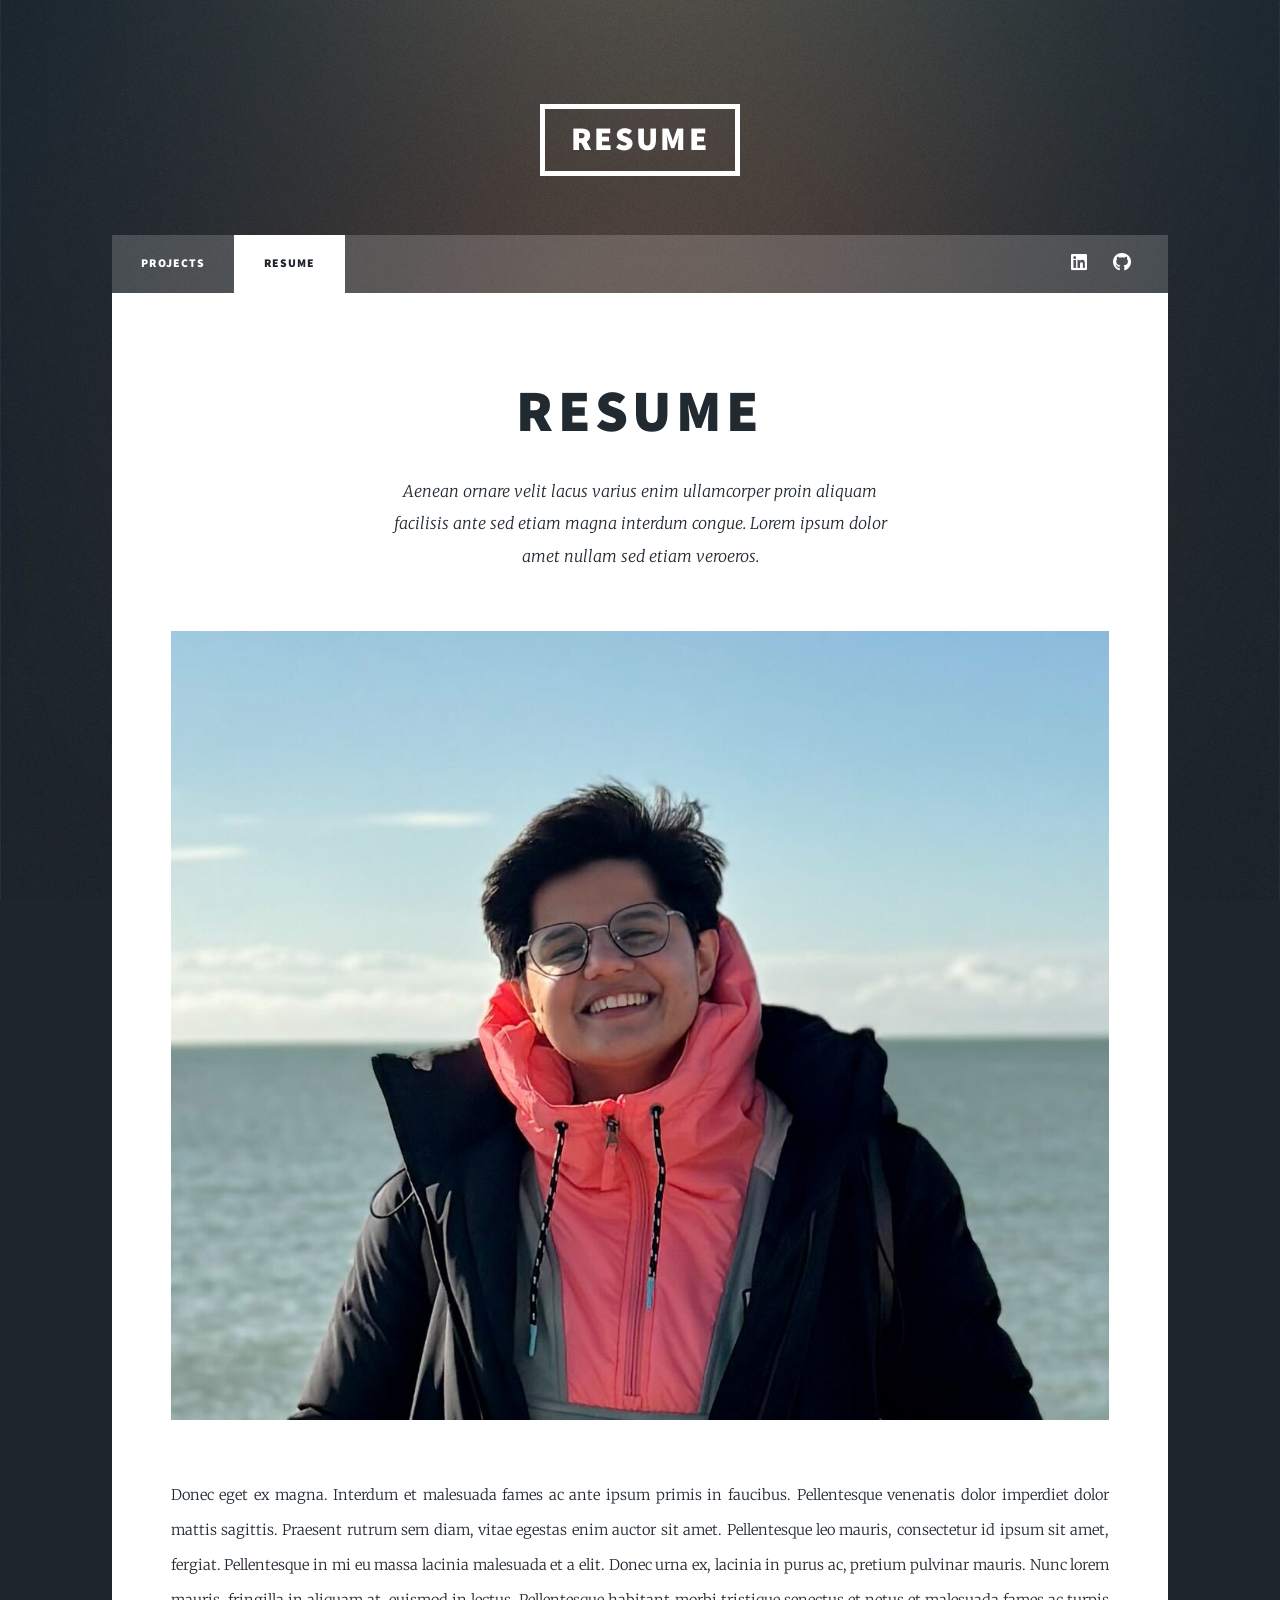
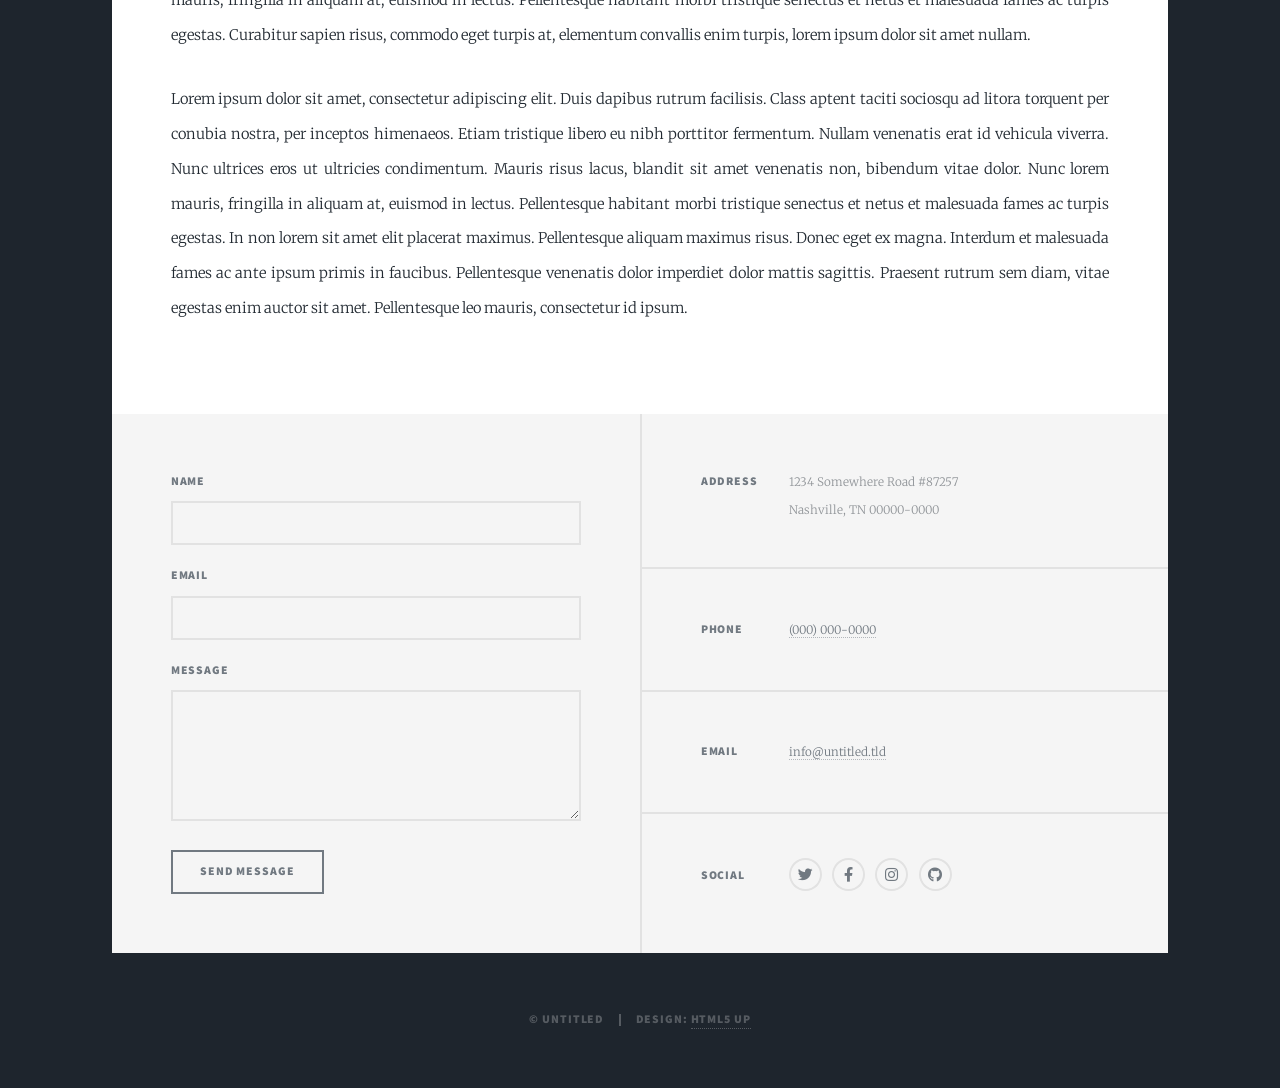
==== commit 060dda4f: "Initial commit" ====
--- a/generic.html
+++ b/generic.html
@@ -19,20 +19,17 @@
 
 				<!-- Header -->
 					<header id="header">
-						<a href="index.html" class="logo">Massively</a>
+						<a href="generic.html" class="logo">Resume</a>
 					</header>
 
 				<!-- Nav -->
 					<nav id="nav">
 						<ul class="links">
-							<li><a href="index.html">This is Massively</a></li>
-							<li class="active"><a href="generic.html">Generic Page</a></li>
-							<li><a href="elements.html">Elements Reference</a></li>
+							<li><a href="index.html">Projects</a></li>
+							<li class="active"><a href="generic.html">Resume</a></li>
 						</ul>
 						<ul class="icons">
-							<li><a href="#" class="icon brands fa-twitter"><span class="label">Twitter</span></a></li>
-							<li><a href="#" class="icon brands fa-facebook-f"><span class="label">Facebook</span></a></li>
-							<li><a href="#" class="icon brands fa-instagram"><span class="label">Instagram</span></a></li>
+							<li><a href="#" class="icon brands fa-linkedin"><span class="label">Linkedin</span></a></li>
 							<li><a href="#" class="icon brands fa-github"><span class="label">GitHub</span></a></li>
 						</ul>
 					</nav>
@@ -43,9 +40,7 @@
 						<!-- Post -->
 							<section class="post">
 								<header class="major">
-									<span class="date">April 25, 2017</span>
-									<h1>This is a<br />
-									Generic Page</h1>
+									<h1>Resume<br /></h1>
 									<p>Aenean ornare velit lacus varius enim ullamcorper proin aliquam<br />
 									facilisis ante sed etiam magna interdum congue. Lorem ipsum dolor<br />
 									amet nullam sed etiam veroeros.</p>
